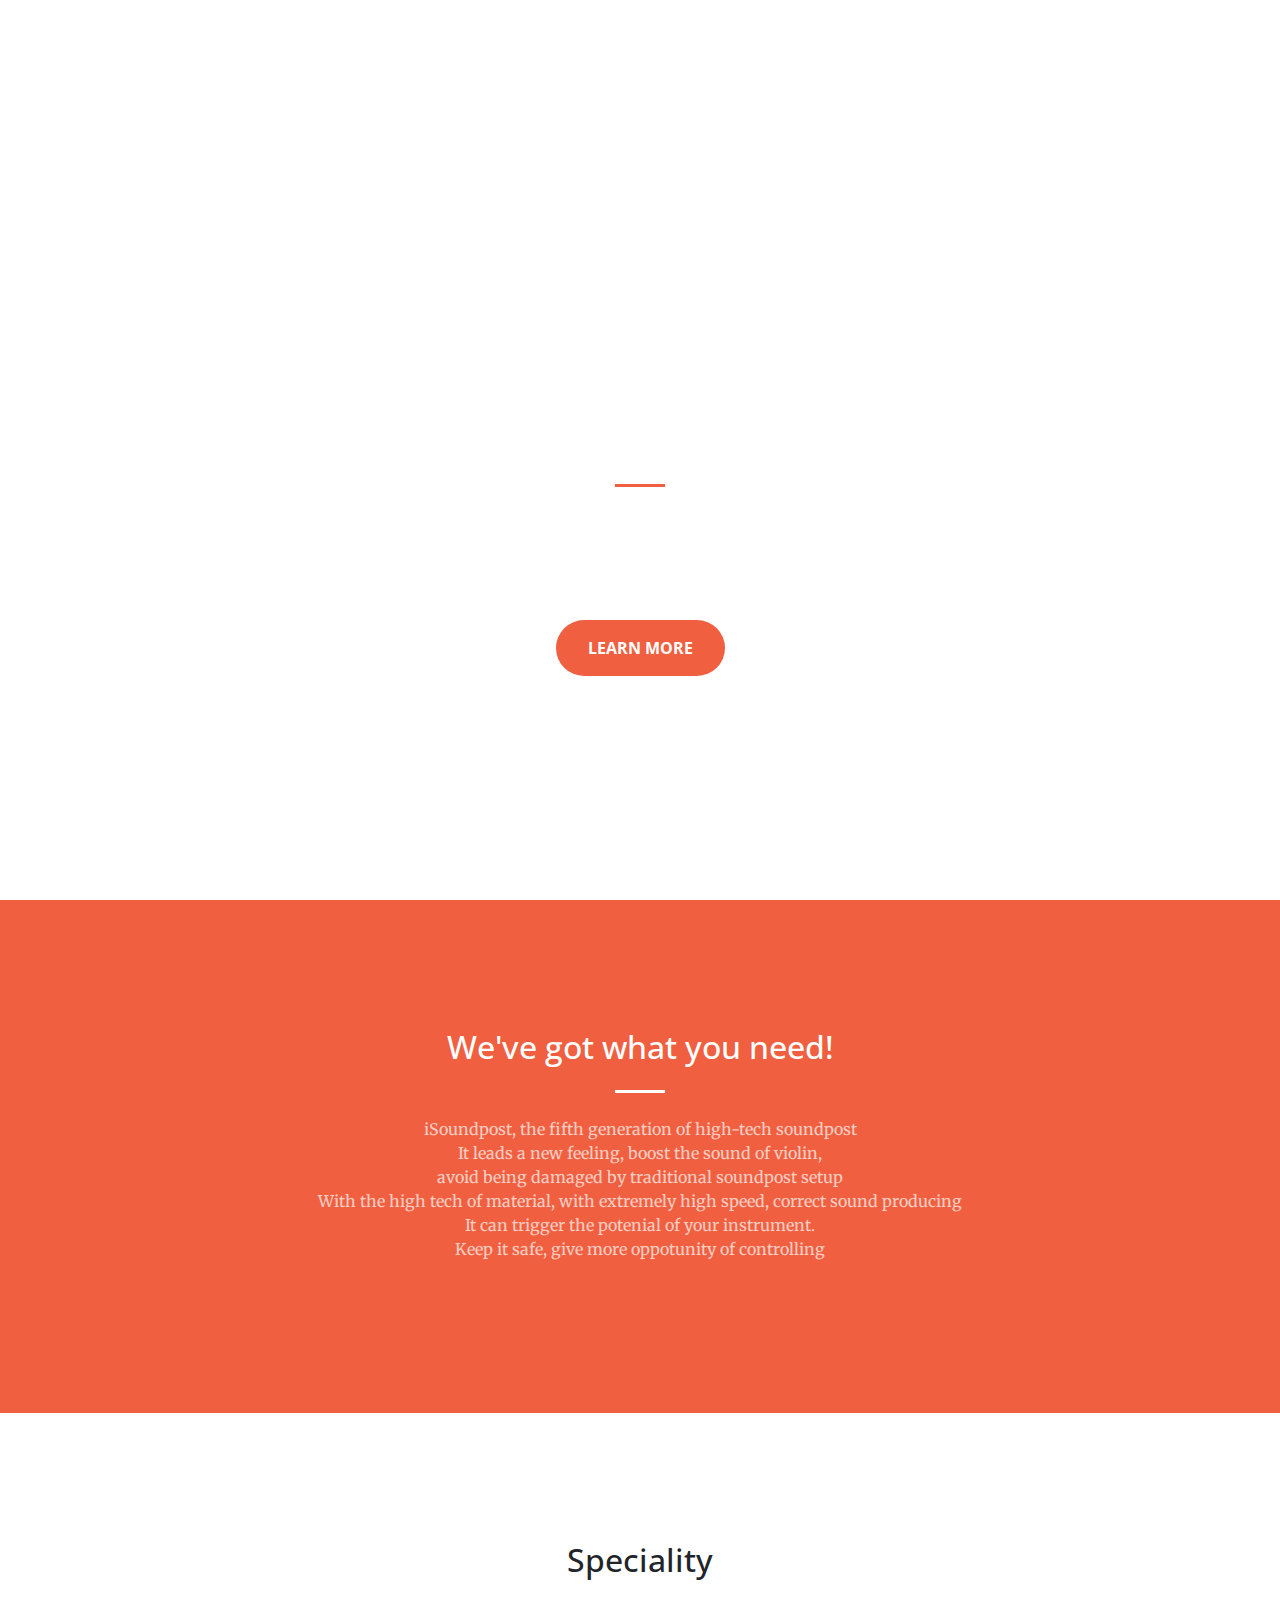
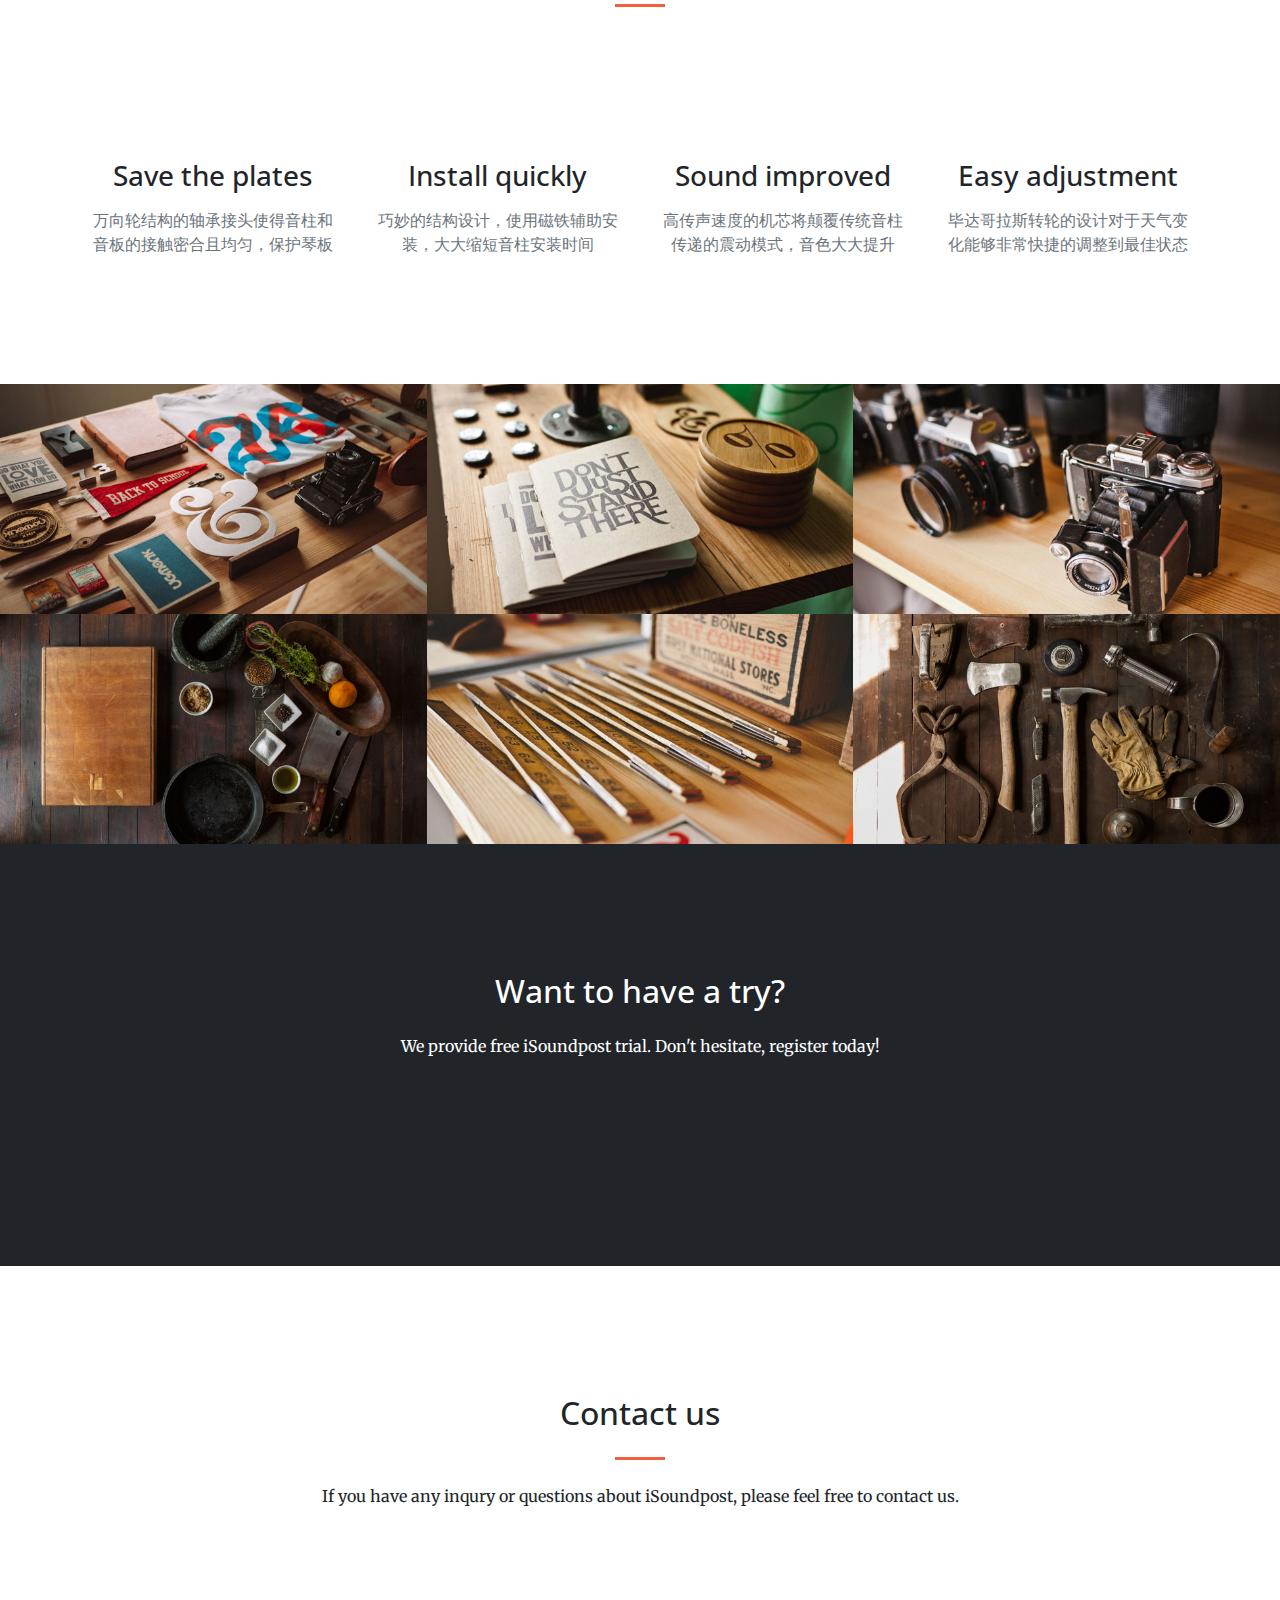
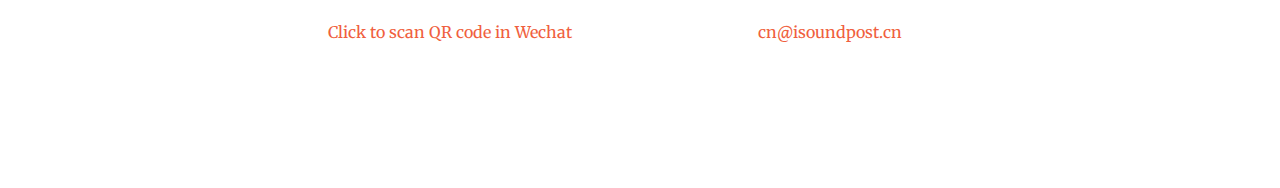
==== en/index.html @ 6f09672f "add english part" ====
<!DOCTYPE html>
<html lang="en">

  <head>

    <meta charset="utf-8">
    <meta name="viewport" content="width=device-width, initial-scale=1, shrink-to-fit=no">
    <meta name="description" content="">
    <meta name="author" content="">

    <title>iSoundpost</title>

    <!-- Bootstrap core CSS -->
    <link href="vendor/bootstrap/css/bootstrap.min.css" rel="stylesheet">

    <!-- Custom fonts for this template -->
    <link href="vendor/font-awesome/css/font-awesome.min.css" rel="stylesheet" type="text/css">
    <link href='https://fonts.googleapis.com/css?family=Open+Sans:300italic,400italic,600italic,700italic,800italic,400,300,600,700,800' rel='stylesheet' type='text/css'>
    <link href='https://fonts.googleapis.com/css?family=Merriweather:400,300,300italic,400italic,700,700italic,900,900italic' rel='stylesheet' type='text/css'>

    <!-- Plugin CSS -->
    <link href="vendor/magnific-popup/magnific-popup.css" rel="stylesheet">

    <!-- Custom styles for this template -->
    <link href="css/creative.min.css" rel="stylesheet">

  </head>

  <body id="page-top">

    <!-- Navigation -->
    <nav class="navbar navbar-expand-lg navbar-light fixed-top" id="mainNav">
      <div class="container">
        <a class="navbar-brand js-scroll-trigger" href="#page-top">iSoundpost</a>
        <button class="navbar-toggler navbar-toggler-right" type="button" data-toggle="collapse" data-target="#navbarResponsive" aria-controls="navbarResponsive" aria-expanded="false" aria-label="Toggle navigation">
          <span class="navbar-toggler-icon"></span>
        </button>
        <div class="collapse navbar-collapse" id="navbarResponsive">
          <ul class="navbar-nav ml-auto">
            <li class="nav-item">
              <a class="nav-link js-scroll-trigger" href="../index.html">中文</a>
            </li>
            <li class="nav-item">
              <a class="nav-link js-scroll-trigger" href="#about">introduction</a>
            </li>
            <li class="nav-item">
              <a class="nav-link js-scroll-trigger" href="#services">Speciality</a>
            </li>
            <li class="nav-item">
              <a class="nav-link js-scroll-trigger" href="#portfolio">Products</a>
            </li>
            <li class="nav-item">
              <a class="nav-link js-scroll-trigger" href="#contact">Contact us</a>
            </li>
          </ul>
        </div>
      </div>
    </nav>

    <header class="masthead text-center text-white d-flex">
      <div class="container my-auto">
        <div class="row">
          <div class="col-lg-10 mx-auto">
            <h1 class="text-uppercase">
              <strong>iSoundpost </br>will boost your instrument!</strong>
            </h1>
            <hr>
          </div>
          <div class="col-lg-8 mx-auto">
            <p class="text-faded mb-5"> </br></br></p>
            <a class="btn btn-primary btn-xl js-scroll-trigger" href="#about">Learn More</a>
          </div>
        </div>
      </div>
    </header>

    <section class="bg-primary" id="about">
      <div class="container">
        <div class="row">
          <div class="col-lg-8 mx-auto text-center">
            <h2 class="section-heading text-white">We've got what you need!</h2>
            <hr class="light my-4">
            <p class="text-faded mb-4">iSoundpost, the fifth generation of high-tech soundpost</br>
              It leads a new feeling, boost the sound of violin, </br>
              avoid being damaged by traditional soundpost setup</br>
              With the high tech of material, with extremely high speed, correct sound producing</br>
              It can trigger the potenial of your instrument.</br>
              Keep it safe, give more oppotunity of controlling</br>
            </p>
            <!--a class="btn btn-light btn-xl js-scroll-trigger" href="#services">Get Started!</a-->
          </div>
        </div>
      </div>
    </section>

    <section id="services">
      <div class="container">
        <div class="row">
          <div class="col-lg-12 text-center">
            <h2 class="section-heading">Speciality</h2>
            <hr class="my-4">
          </div>
        </div>
      </div>
      <div class="container">
        <div class="row">
          <div class="col-lg-3 col-md-6 text-center">
            <div class="service-box mt-5 mx-auto">
              <i class="fa fa-4x fa-heart text-primary mb-3 sr-icons"></i>
              <h3 class="mb-3">Save the plates</h3>
              <p class="text-muted mb-0">万向轮结构的轴承接头使得音柱和音板的接触密合且均匀，保护琴板</p>
            </div>
          </div>
          <div class="col-lg-3 col-md-6 text-center">
            <div class="service-box mt-5 mx-auto">
              <i class="fa fa-4x fa-clock-o text-primary mb-3 sr-icons"></i>
              <h3 class="mb-3">Install quickly</h3>
              <p class="text-muted mb-0">巧妙的结构设计，使用磁铁辅助安装，大大缩短音柱安装时间</p>
            </div>
          </div>
          <div class="col-lg-3 col-md-6 text-center">
            <div class="service-box mt-5 mx-auto">
              <i class="fa fa-4x fa-volume-up text-primary mb-3 sr-icons"></i>
              <h3 class="mb-3">Sound improved</h3>
              <p class="text-muted mb-0">高传声速度的机芯将颠覆传统音柱传递的震动模式，音色大大提升</p>
            </div>
          </div>
          <div class="col-lg-3 col-md-6 text-center">
            <div class="service-box mt-5 mx-auto">
              <i class="fa fa-4x fa-cogs text-primary mb-3 sr-icons"></i>
              <h3 class="mb-3">Easy adjustment</h3>
              <p class="text-muted mb-0">毕达哥拉斯转轮的设计对于天气变化能够非常快捷的调整到最佳状态</p>
            </div>
          </div>
        </div>
      </div>
    </section>

    <section class="p-0" id="portfolio">
      <div class="container-fluid p-0">
        <div class="row no-gutters popup-gallery">
          <div class="col-lg-4 col-sm-6">
            <a class="portfolio-box" href="img/portfolio/fullsize/1.jpg">
              <img class="img-fluid" src="img/portfolio/thumbnails/1.jpg" alt="">
              <div class="portfolio-box-caption">
                <div class="portfolio-box-caption-content">
                  <div class="project-category text-faded">
                    Category
                  </div>
                  <div class="project-name">
                    Project Name
                  </div>
                </div>
              </div>
            </a>
          </div>
          <div class="col-lg-4 col-sm-6">
            <a class="portfolio-box" href="img/portfolio/fullsize/2.jpg">
              <img class="img-fluid" src="img/portfolio/thumbnails/2.jpg" alt="">
              <div class="portfolio-box-caption">
                <div class="portfolio-box-caption-content">
                  <div class="project-category text-faded">
                    Category
                  </div>
                  <div class="project-name">
                    Project Name
                  </div>
                </div>
              </div>
            </a>
          </div>
          <div class="col-lg-4 col-sm-6">
            <a class="portfolio-box" href="img/portfolio/fullsize/3.jpg">
              <img class="img-fluid" src="img/portfolio/thumbnails/3.jpg" alt="">
              <div class="portfolio-box-caption">
                <div class="portfolio-box-caption-content">
                  <div class="project-category text-faded">
                    Category
                  </div>
                  <div class="project-name">
                    Project Name
                  </div>
                </div>
              </div>
            </a>
          </div>
          <div class="col-lg-4 col-sm-6">
            <a class="portfolio-box" href="img/portfolio/fullsize/4.jpg">
              <img class="img-fluid" src="img/portfolio/thumbnails/4.jpg" alt="">
              <div class="portfolio-box-caption">
                <div class="portfolio-box-caption-content">
                  <div class="project-category text-faded">
                    Category
                  </div>
                  <div class="project-name">
                    Project Name
                  </div>
                </div>
              </div>
            </a>
          </div>
          <div class="col-lg-4 col-sm-6">
            <a class="portfolio-box" href="img/portfolio/fullsize/5.jpg">
              <img class="img-fluid" src="img/portfolio/thumbnails/5.jpg" alt="">
              <div class="portfolio-box-caption">
                <div class="portfolio-box-caption-content">
                  <div class="project-category text-faded">
                    Category
                  </div>
                  <div class="project-name">
                    Project Name
                  </div>
                </div>
              </div>
            </a>
          </div>
          <div class="col-lg-4 col-sm-6">
            <a class="portfolio-box" href="img/portfolio/fullsize/6.jpg">
              <img class="img-fluid" src="img/portfolio/thumbnails/6.jpg" alt="">
              <div class="portfolio-box-caption">
                <div class="portfolio-box-caption-content">
                  <div class="project-category text-faded">
                    Category
                  </div>
                  <div class="project-name">
                    Project Name
                  </div>
                </div>
              </div>
            </a>
          </div>
        </div>
      </div>
    </section>

    <section class="bg-dark text-white">
      <div class="container text-center">
        <h2 class="mb-4">Want to have a try?</h2>
        <p class="mb-4">We provide free iSoundpost trial. Don't hesitate, register today!</br></p>
        <a class="btn btn-light btn-xl sr-button" href="http://startbootstrap.com/template-overviews/creative/">Register Trial today!</a>
      </div>
    </section>

    <section id="contact">
      <div class="container">
        <div class="row">
          <div class="col-lg-8 mx-auto text-center">
            <h2 class="section-heading">Contact us</h2>
            <hr class="my-4">
            <p class="mb-5">If you have any inqury or questions about iSoundpost, please feel free to contact us.</p>
          </div>
        </div>
        <div class="row">
          <div class="col-lg-4 ml-auto text-center">
            <i class="fa fa-wechat fa-3x mb-3 sr-contact"></i>
            <p>
              <a href="img/wechat/wechat_platform.jpg" target="_blank">Click to scan QR code in Wechat</a>
            </p>
          </div>
          <div class="col-lg-4 mr-auto text-center">
            <i class="fa fa-envelope-o fa-3x mb-3 sr-contact"></i>
            <p>
              <a href="mailto:cn@isoundpost.cn">cn@isoundpost.cn</a>
            </p>
          </div>
        </div>
      </div>
    </section>

    <!-- Bootstrap core JavaScript -->
    <script src="vendor/jquery/jquery.min.js"></script>
    <script src="vendor/bootstrap/js/bootstrap.bundle.min.js"></script>

    <!-- Plugin JavaScript -->
    <script src="vendor/jquery-easing/jquery.easing.min.js"></script>
    <script src="vendor/scrollreveal/scrollreveal.min.js"></script>
    <script src="vendor/magnific-popup/jquery.magnific-popup.min.js"></script>

    <!-- Custom scripts for this template -->
    <script src="js/creative.min.js"></script>

  </body>

</html>
---- en/css/creative.min.css ----
body,html{width:100%;height:100%}body{font-family:Merriweather,'Helvetica Neue',Arial,sans-serif}hr{max-width:50px;border-width:3px;border-color:#f05f40}hr.light{border-color:#fff}a{color:#f05f40;-webkit-transition:all .2s;-moz-transition:all .2s;transition:all .2s}a:hover{color:#f05f40}h1,h2,h3,h4,h5,h6{font-family:'Open Sans','Helvetica Neue',Arial,sans-serif}.bg-primary{background-color:#f05f40!important}.bg-dark{background-color:#212529!important}.text-faded{color:rgba(255,255,255,.7)}section{padding:8rem 0}.section-heading{margin-top:0}::-moz-selection{color:#fff;background:#212529;text-shadow:none}::selection{color:#fff;background:#212529;text-shadow:none}img::selection{color:#fff;background:0 0}img::-moz-selection{color:#fff;background:0 0}#mainNav{border-bottom:1px solid rgba(33,37,41,.1);background-color:#fff;font-family:'Open Sans','Helvetica Neue',Arial,sans-serif;-webkit-transition:all .2s;-moz-transition:all .2s;transition:all .2s}#mainNav .navbar-brand{font-weight:700;text-transform:uppercase;color:#f05f40;font-family:'Open Sans','Helvetica Neue',Arial,sans-serif}#mainNav .navbar-brand:focus,#mainNav .navbar-brand:hover{color:#f05f40}#mainNav .navbar-nav>li.nav-item>a.nav-link,#mainNav .navbar-nav>li.nav-item>a.nav-link:focus{font-size:.9rem;font-weight:700;text-transform:uppercase;color:#212529}#mainNav .navbar-nav>li.nav-item>a.nav-link:focus:hover,#mainNav .navbar-nav>li.nav-item>a.nav-link:hover{color:#f05f40}#mainNav .navbar-nav>li.nav-item>a.nav-link.active,#mainNav .navbar-nav>li.nav-item>a.nav-link:focus.active{color:#f05f40!important;background-color:transparent}#mainNav .navbar-nav>li.nav-item>a.nav-link.active:hover,#mainNav .navbar-nav>li.nav-item>a.nav-link:focus.active:hover{background-color:transparent}@media (min-width:992px){#mainNav{border-color:transparent;background-color:transparent}#mainNav .navbar-brand{color:rgba(255,255,255,.7)}#mainNav .navbar-brand:focus,#mainNav .navbar-brand:hover{color:#fff}#mainNav .navbar-nav>li.nav-item>a.nav-link{padding:.5rem 1rem}#mainNav .navbar-nav>li.nav-item>a.nav-link,#mainNav .navbar-nav>li.nav-item>a.nav-link:focus{color:rgba(255,255,255,.7)}#mainNav .navbar-nav>li.nav-item>a.nav-link:focus:hover,#mainNav .navbar-nav>li.nav-item>a.nav-link:hover{color:#fff}#mainNav.navbar-shrink{border-bottom:1px solid rgba(33,37,41,.1);background-color:#fff}#mainNav.navbar-shrink .navbar-brand{color:#f05f40}#mainNav.navbar-shrink .navbar-brand:focus,#mainNav.navbar-shrink .navbar-brand:hover{color:#f05f40}#mainNav.navbar-shrink .navbar-nav>li.nav-item>a.nav-link,#mainNav.navbar-shrink .navbar-nav>li.nav-item>a.nav-link:focus{color:#212529}#mainNav.navbar-shrink .navbar-nav>li.nav-item>a.nav-link:focus:hover,#mainNav.navbar-shrink .navbar-nav>li.nav-item>a.nav-link:hover{color:#f05f40}}header.masthead{padding-top:10rem;padding-bottom:calc(10rem - 56px);background-image:url(../img/header.jpg);background-position:center center;-webkit-background-size:cover;-moz-background-size:cover;-o-background-size:cover;background-size:cover}header.masthead hr{margin-top:30px;margin-bottom:30px}header.masthead h1{font-size:2rem}header.masthead p{font-weight:300}@media (min-width:768px){header.masthead p{font-size:1.15rem}}@media (min-width:992px){header.masthead{height:100vh;min-height:650px;padding-top:0;padding-bottom:0}header.masthead h1{font-size:3rem}}@media (min-width:1200px){header.masthead h1{font-size:4rem}}.service-box{max-width:400px}.portfolio-box{position:relative;display:block;max-width:650px;margin:0 auto}.portfolio-box .portfolio-box-caption{position:absolute;bottom:0;display:block;width:100%;height:100%;text-align:center;opacity:0;color:#fff;background:rgba(240,95,64,.9);-webkit-transition:all .2s;-moz-transition:all .2s;transition:all .2s}.portfolio-box .portfolio-box-caption .portfolio-box-caption-content{position:absolute;top:50%;width:100%;transform:translateY(-50%);text-align:center}.portfolio-box .portfolio-box-caption .portfolio-box-caption-content .project-category,.portfolio-box .portfolio-box-caption .portfolio-box-caption-content .project-name{padding:0 15px;font-family:'Open Sans','Helvetica Neue',Arial,sans-serif}.portfolio-box .portfolio-box-caption .portfolio-box-caption-content .project-category{font-size:14px;font-weight:600;text-transform:uppercase}.portfolio-box .portfolio-box-caption .portfolio-box-caption-content .project-name{font-size:18px}.portfolio-box:hover .portfolio-box-caption{opacity:1}.portfolio-box:focus{outline:0}@media (min-width:768px){.portfolio-box .portfolio-box-caption .portfolio-box-caption-content .project-category{font-size:16px}.portfolio-box .portfolio-box-caption .portfolio-box-caption-content .project-name{font-size:22px}}.text-primary{color:#f05f40!important}.btn{font-weight:700;text-transform:uppercase;border:none;border-radius:300px;font-family:'Open Sans','Helvetica Neue',Arial,sans-serif}.btn-xl{padding:1rem 2rem}.btn-primary{background-color:#f05f40;border-color:#f05f40}.btn-primary:active,.btn-primary:focus,.btn-primary:hover{color:#fff;background-color:#ee4b28!important}.btn-primary:active,.btn-primary:focus{box-shadow:0 0 0 .2rem rgba(240,95,64,.5)!important}
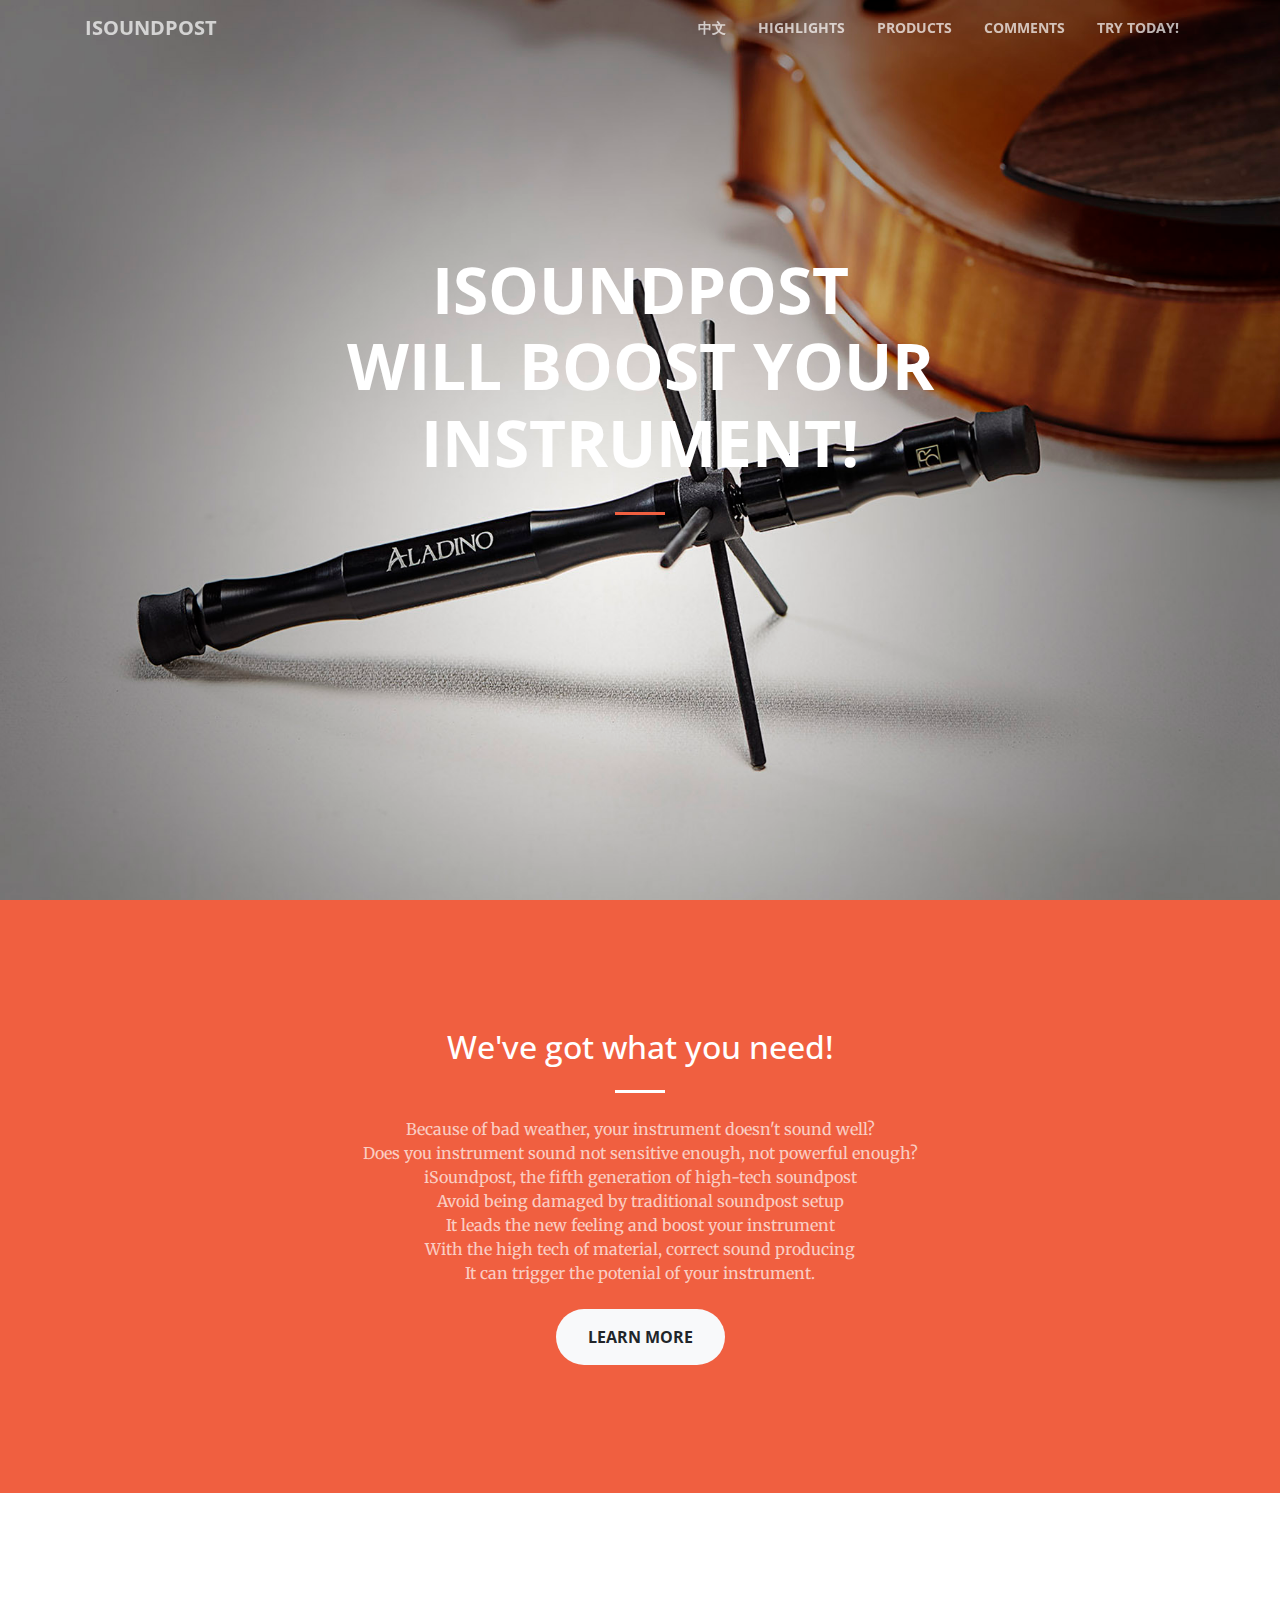
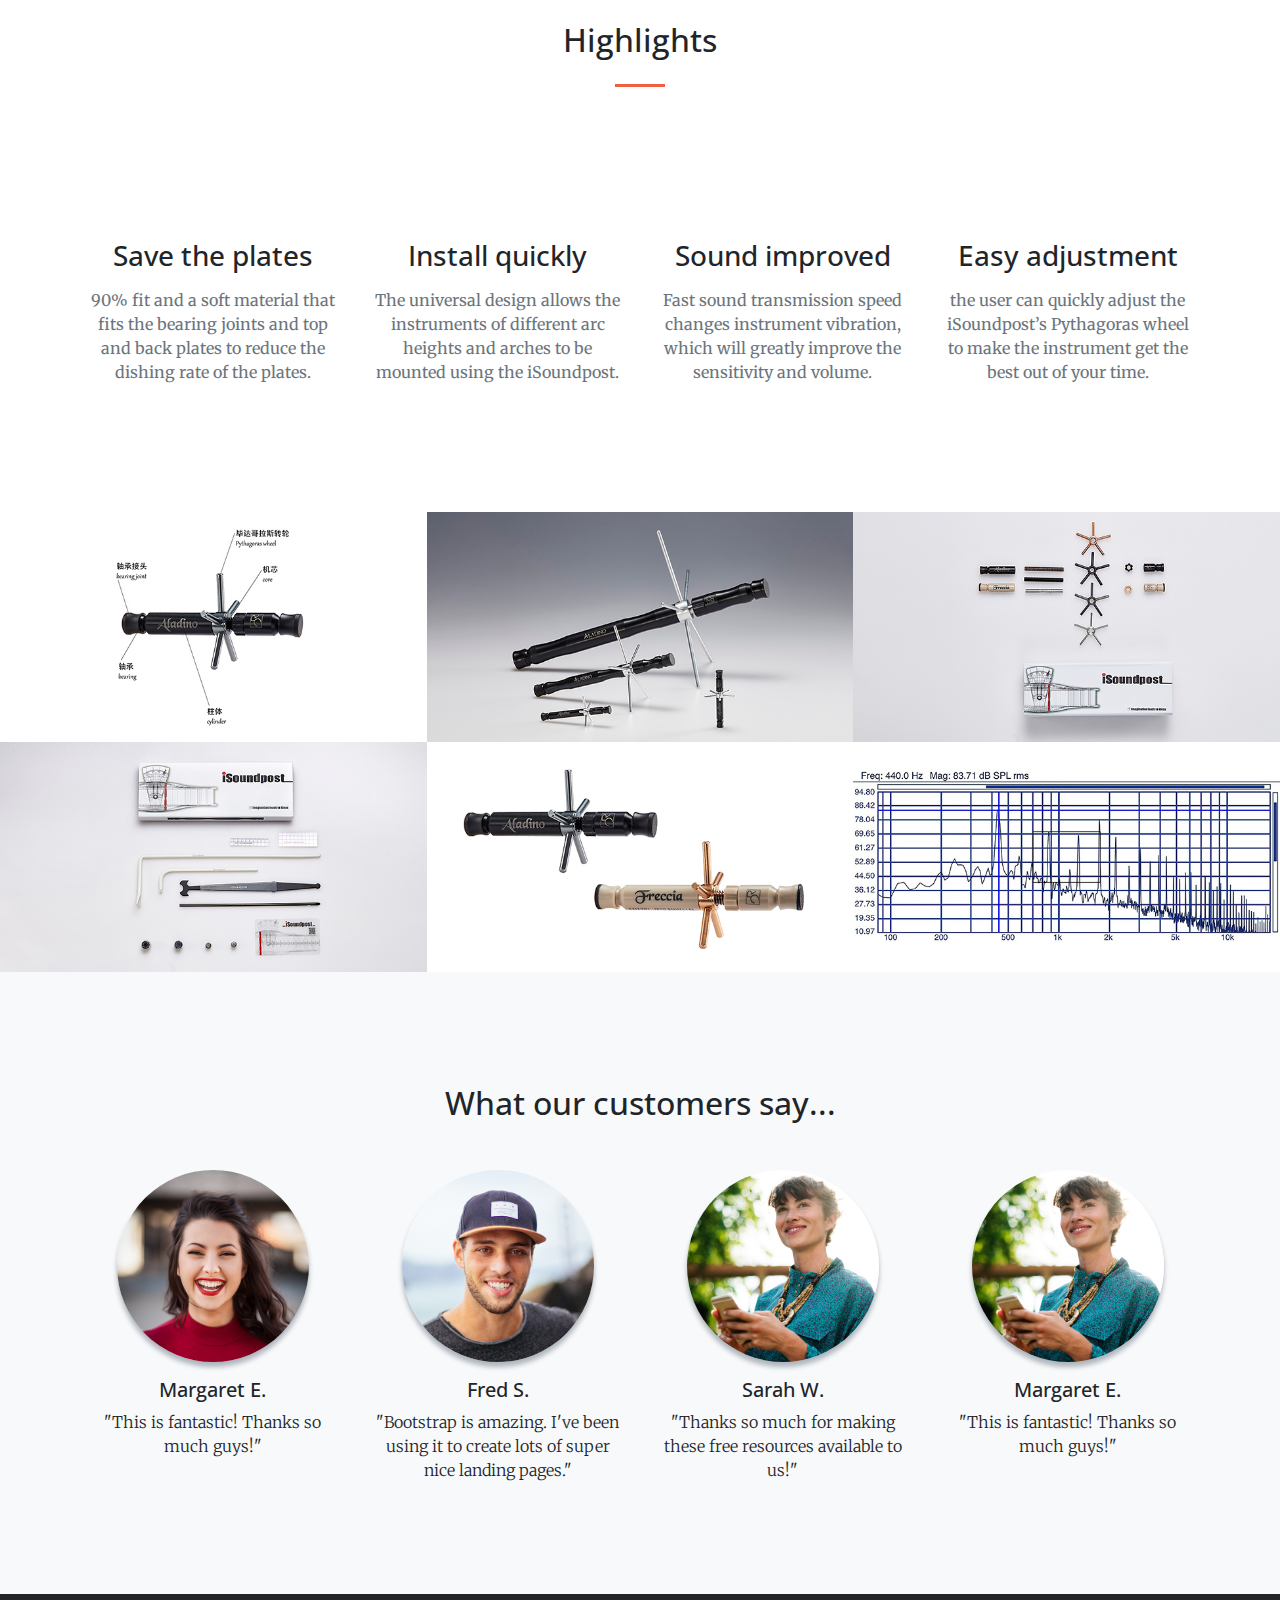
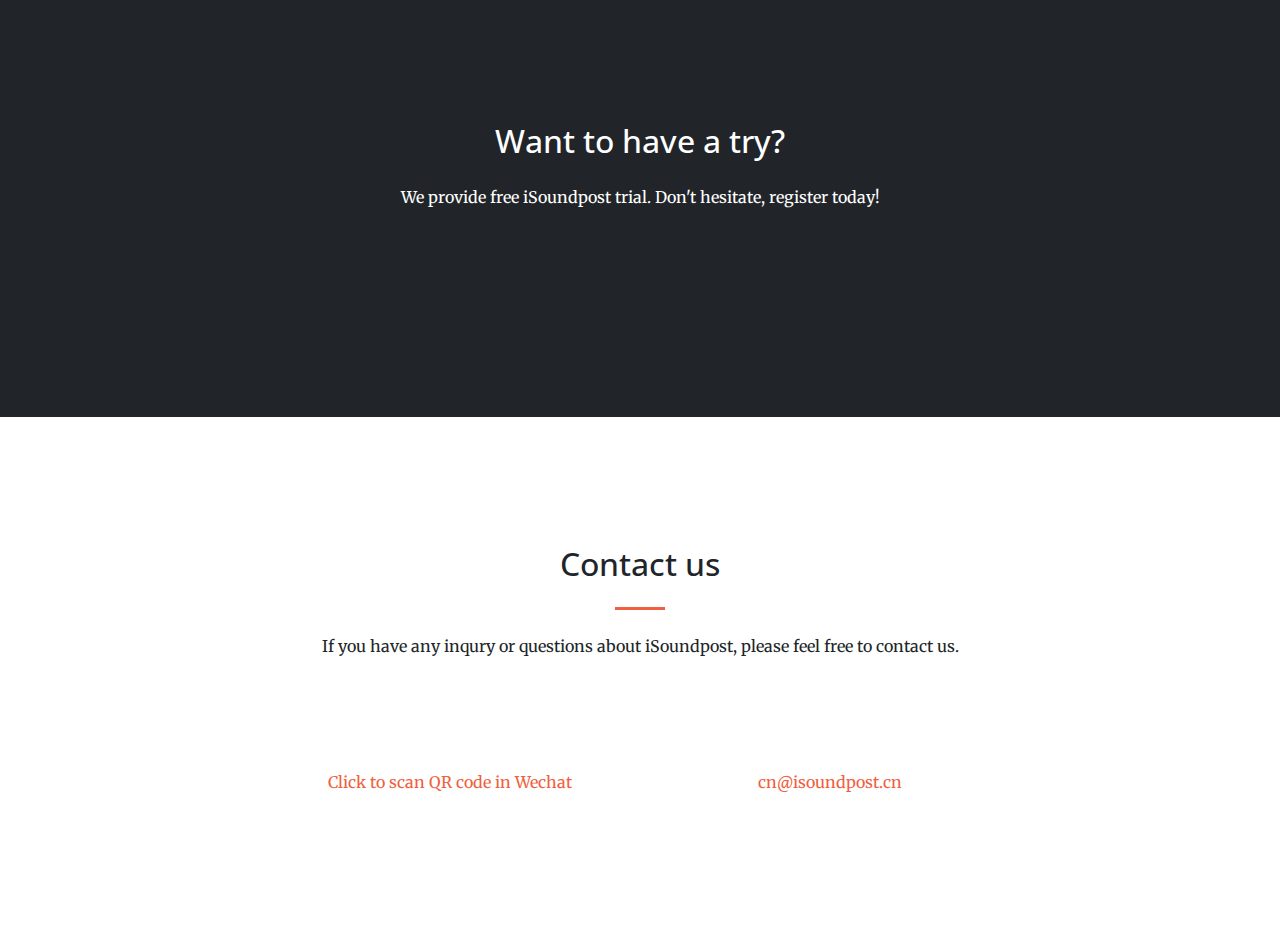
==== commit 02489f80: "change CSS, modify small parts" ====
--- a/en/index.html
+++ b/en/index.html
@@ -22,7 +22,10 @@
     <link href="vendor/magnific-popup/magnific-popup.css" rel="stylesheet">
 
     <!-- Custom styles for this template -->
-    <link href="css/creative.min.css" rel="stylesheet">
+    <link href="css/creative.css" rel="stylesheet">
+
+    <link rel="shortcut icon" href="../favicon.ico"/>
+    <link rel="bookmark" href="../favicon.ico"/>
 
   </head>
 
@@ -41,16 +44,16 @@
               <a class="nav-link js-scroll-trigger" href="../index.html">中文</a>
             </li>
             <li class="nav-item">
-              <a class="nav-link js-scroll-trigger" href="#about">introduction</a>
-            </li>
-            <li class="nav-item">
-              <a class="nav-link js-scroll-trigger" href="#services">Speciality</a>
-            </li>
-            <li class="nav-item">
-              <a class="nav-link js-scroll-trigger" href="#portfolio">Products</a>
-            </li>
-            <li class="nav-item">
-              <a class="nav-link js-scroll-trigger" href="#contact">Contact us</a>
+              <a class="nav-link js-scroll-trigger" href="#highlights">Highlights</a>
+            </li>
+            <li class="nav-item">
+              <a class="nav-link js-scroll-trigger" href="#products">Products</a>
+            </li>
+            <li class="nav-item">
+              <a class="nav-link js-scroll-trigger" href="#comments">Comments</a>
+            </li>
+            <li class="nav-item">
+              <a class="nav-link js-scroll-trigger" href="#trial">Try TODAY!</a>
             </li>
           </ul>
         </div>
@@ -68,36 +71,38 @@
           </div>
           <div class="col-lg-8 mx-auto">
             <p class="text-faded mb-5"> </br></br></p>
-            <a class="btn btn-primary btn-xl js-scroll-trigger" href="#about">Learn More</a>
+            <!--a class="btn btn-primary btn-xl js-scroll-trigger" href="#about">Learn More</a-->
           </div>
         </div>
       </div>
     </header>
 
-    <section class="bg-primary" id="about">
+    <section class="bg-primary" id="introdution">
       <div class="container">
         <div class="row">
           <div class="col-lg-8 mx-auto text-center">
             <h2 class="section-heading text-white">We've got what you need!</h2>
             <hr class="light my-4">
-            <p class="text-faded mb-4">iSoundpost, the fifth generation of high-tech soundpost</br>
-              It leads a new feeling, boost the sound of violin, </br>
-              avoid being damaged by traditional soundpost setup</br>
-              With the high tech of material, with extremely high speed, correct sound producing</br>
+            <p class="text-faded mb-4">
+              Because of bad weather, your instrument doesn't sound well?</br>
+              Does you instrument sound not sensitive enough, not powerful enough?</br> 
+              iSoundpost, the fifth generation of high-tech soundpost</br>
+              Avoid being damaged by traditional soundpost setup</br>
+              It leads the new feeling and boost your instrument</br>
+              With the high tech of material, correct sound producing</br>
               It can trigger the potenial of your instrument.</br>
-              Keep it safe, give more oppotunity of controlling</br>
             </p>
-            <!--a class="btn btn-light btn-xl js-scroll-trigger" href="#services">Get Started!</a-->
-          </div>
-        </div>
-      </div>
-    </section>
-
-    <section id="services">
+            <a class="btn btn-light btn-xl js-scroll-trigger" href="detail.html">Learn More</a>
+          </div>
+        </div>
+      </div>
+    </section>
+
+    <section id="highlights">
       <div class="container">
         <div class="row">
           <div class="col-lg-12 text-center">
-            <h2 class="section-heading">Speciality</h2>
+            <h2 class="section-heading">Highlights</h2>
             <hr class="my-4">
           </div>
         </div>
@@ -108,35 +113,35 @@
             <div class="service-box mt-5 mx-auto">
               <i class="fa fa-4x fa-heart text-primary mb-3 sr-icons"></i>
               <h3 class="mb-3">Save the plates</h3>
-              <p class="text-muted mb-0">万向轮结构的轴承接头使得音柱和音板的接触密合且均匀，保护琴板</p>
+              <p class="text-muted mb-0">90% fit and a soft material that fits the bearing joints and top and back plates to reduce the dishing rate of the plates.</p>
             </div>
           </div>
           <div class="col-lg-3 col-md-6 text-center">
             <div class="service-box mt-5 mx-auto">
               <i class="fa fa-4x fa-clock-o text-primary mb-3 sr-icons"></i>
               <h3 class="mb-3">Install quickly</h3>
-              <p class="text-muted mb-0">巧妙的结构设计，使用磁铁辅助安装，大大缩短音柱安装时间</p>
+              <p class="text-muted mb-0">The universal design allows the instruments of different arc heights and arches to be mounted using the iSoundpost.</p>
             </div>
           </div>
           <div class="col-lg-3 col-md-6 text-center">
             <div class="service-box mt-5 mx-auto">
               <i class="fa fa-4x fa-volume-up text-primary mb-3 sr-icons"></i>
               <h3 class="mb-3">Sound improved</h3>
-              <p class="text-muted mb-0">高传声速度的机芯将颠覆传统音柱传递的震动模式，音色大大提升</p>
+              <p class="text-muted mb-0">Fast sound transmission speed changes instrument vibration, which will greatly improve the sensitivity and volume. </p>
             </div>
           </div>
           <div class="col-lg-3 col-md-6 text-center">
             <div class="service-box mt-5 mx-auto">
               <i class="fa fa-4x fa-cogs text-primary mb-3 sr-icons"></i>
               <h3 class="mb-3">Easy adjustment</h3>
-              <p class="text-muted mb-0">毕达哥拉斯转轮的设计对于天气变化能够非常快捷的调整到最佳状态</p>
-            </div>
-          </div>
-        </div>
-      </div>
-    </section>
-
-    <section class="p-0" id="portfolio">
+              <p class="text-muted mb-0">the user can quickly adjust the iSoundpost’s Pythagoras wheel to make the instrument get the best out of your time.</p>
+            </div>
+          </div>
+        </div>
+      </div>
+    </section>
+
+<section class="p-0" id="products">
       <div class="container-fluid p-0">
         <div class="row no-gutters popup-gallery">
           <div class="col-lg-4 col-sm-6">
@@ -145,10 +150,10 @@
               <div class="portfolio-box-caption">
                 <div class="portfolio-box-caption-content">
                   <div class="project-category text-faded">
-                    Category
-                  </div>
-                  <div class="project-name">
-                    Project Name
+                    Product Structure
+                  </div>
+                  <div class="project-name">
+                    iSoundpost is designed with high tech engineering and it is quite stable and easy to use.
                   </div>
                 </div>
               </div>
@@ -160,10 +165,10 @@
               <div class="portfolio-box-caption">
                 <div class="portfolio-box-caption-content">
                   <div class="project-category text-faded">
-                    Category
-                  </div>
-                  <div class="project-name">
-                    Project Name
+                    All violin family
+                  </div>
+                  <div class="project-name">
+                    iSoundpost can be used on different sizes of violin, viola, cello and double bass.
                   </div>
                 </div>
               </div>
@@ -175,10 +180,10 @@
               <div class="portfolio-box-caption">
                 <div class="portfolio-box-caption-content">
                   <div class="project-category text-faded">
-                    Category
-                  </div>
-                  <div class="project-name">
-                    Project Name
+                    Multi-material combination
+                  </div>
+                  <div class="project-name">
+                    iSoundpost can choose different cylinder and core to meet different sound quality needs.
                   </div>
                 </div>
               </div>
@@ -190,10 +195,10 @@
               <div class="portfolio-box-caption">
                 <div class="portfolio-box-caption-content">
                   <div class="project-category text-faded">
-                    Category
-                  </div>
-                  <div class="project-name">
-                    Project Name
+                    Installation tool support
+                  </div>
+                  <div class="project-name">
+                    You need professional tool set to install iSoundpost. It is recommended that you could get service from our certified makers.
                   </div>
                 </div>
               </div>
@@ -205,10 +210,10 @@
               <div class="portfolio-box-caption">
                 <div class="portfolio-box-caption-content">
                   <div class="project-category text-faded">
-                    Category
-                  </div>
-                  <div class="project-name">
-                    Project Name
+                    Product lines
+                  </div>
+                  <div class="project-name">
+                    Now we have 2 product lines, namely "Aladino" and "Freccia". The iSoundpost design meets the needs for all class of instruments.
                   </div>
                 </div>
               </div>
@@ -220,24 +225,64 @@
               <div class="portfolio-box-caption">
                 <div class="portfolio-box-caption-content">
                   <div class="project-category text-faded">
-                    Category
-                  </div>
-                  <div class="project-name">
-                    Project Name
-                  </div>
-                </div>
-              </div>
-            </a>
-          </div>
-        </div>
-      </div>
-    </section>
-
-    <section class="bg-dark text-white">
+                    Frequency graph
+                  </div>
+                  <div class="project-name">
+                    iSoundpost is tested by Taiwan Chimei Museum. After using iSoundpost, the sound quality is greatly improved.
+                  </div>
+                </div>
+              </div>
+            </a>
+          </div>
+        </div>
+      </div>
+    </section>
+
+
+        <!-- Testimonials -->
+    <section class="testimonials text-center bg-light" id="comments">
+      <div class="container">
+        <h2 class="mb-5">What our customers say...</h2>
+        <div class="row">
+          <div class="col-lg-3">
+            <div class="testimonial-item mx-auto mb-5 mb-lg-0">
+              <img class="img-fluid rounded-circle mb-3" src="img/testimonials/testimonials-1.jpg" alt="">
+              <h5>Margaret E.</h5>
+              <p class="font-weight-light mb-0">"This is fantastic! Thanks so much guys!"</p>
+            </div>
+          </div>
+          <div class="col-lg-3">
+            <div class="testimonial-item mx-auto mb-5 mb-lg-0">
+              <img class="img-fluid rounded-circle mb-3" src="img/testimonials/testimonials-2.jpg" alt="">
+              <h5>Fred S.</h5>
+              <p class="font-weight-light mb-0">"Bootstrap is amazing. I've been using it to create lots of super nice landing pages."</p>
+            </div>
+          </div>
+          <div class="col-lg-3">
+            <div class="testimonial-item mx-auto mb-5 mb-lg-0">
+              <img class="img-fluid rounded-circle mb-3" src="img/testimonials/testimonials-3.jpg" alt="">
+              <h5>Sarah W.</h5>
+              <p class="font-weight-light mb-0">"Thanks so much for making these free resources available to us!"</p>
+            </div>
+          </div>
+          <div class="col-lg-3">
+            <div class="testimonial-item mx-auto mb-5 mb-lg-0">
+              <img class="img-fluid rounded-circle mb-3" src="img/testimonials/testimonials-4.jpg" alt="">
+              <h5>Margaret E.</h5>
+              <p class="font-weight-light mb-0">"This is fantastic! Thanks so much guys!"</p>
+            </div>
+          </div>
+        </div>
+      </div>
+    </section>
+
+
+
+    <section class="bg-dark text-white" id="trial">
       <div class="container text-center">
         <h2 class="mb-4">Want to have a try?</h2>
         <p class="mb-4">We provide free iSoundpost trial. Don't hesitate, register today!</br></p>
-        <a class="btn btn-light btn-xl sr-button" href="http://startbootstrap.com/template-overviews/creative/">Register Trial today!</a>
+        <a class="btn btn-light btn-xl sr-button" href="https://jinshuju.net/f/5aKTrc" target=_blank>Register Trial today!</a>
       </div>
     </section>
 
--- a/en/css/creative.css
+++ b/en/css/creative.css
@@ -0,0 +1,345 @@
+body,
+html {
+  width: 100%;
+  height: 100%;
+}
+
+body {
+  font-family: 'Merriweather', 'Helvetica Neue', Arial, sans-serif;
+}
+
+hr {
+  max-width: 50px;
+  border-width: 3px;
+  border-color: #F05F40;
+}
+
+hr.light {
+  border-color: #fff;
+}
+
+a {
+  color: #F05F40;
+  -webkit-transition: all 0.2s;
+  -moz-transition: all 0.2s;
+  transition: all 0.2s;
+}
+
+a:hover {
+  color: #f05f40;
+}
+
+h1,
+h2,
+h3,
+h4,
+h5,
+h6 {
+  font-family: 'Open Sans', 'Helvetica Neue', Arial, sans-serif;
+}
+
+.bg-primary {
+  background-color: #F05F40 !important;
+}
+
+.bg-dark {
+  background-color: #212529 !important;
+}
+
+.text-faded {
+  color: rgba(255, 255, 255, 0.7);
+}
+
+section {
+  padding: 8rem 0;
+}
+
+.section-heading {
+  margin-top: 0;
+}
+
+::-moz-selection {
+  color: #fff;
+  background: #212529;
+  text-shadow: none;
+}
+
+::selection {
+  color: #fff;
+  background: #212529;
+  text-shadow: none;
+}
+
+img::selection {
+  color: #fff;
+  background: transparent;
+}
+
+img::-moz-selection {
+  color: #fff;
+  background: transparent;
+}
+
+#mainNav {
+  border-bottom: 1px solid rgba(33, 37, 41, 0.1);
+  background-color: #fff;
+  font-family: 'Open Sans', 'Helvetica Neue', Arial, sans-serif;
+  -webkit-transition: all 0.2s;
+  -moz-transition: all 0.2s;
+  transition: all 0.2s;
+}
+
+#mainNav .navbar-brand {
+  font-weight: 700;
+  text-transform: uppercase;
+  color: #F05F40;
+  font-family: 'Open Sans', 'Helvetica Neue', Arial, sans-serif;
+}
+
+#mainNav .navbar-brand:focus, #mainNav .navbar-brand:hover {
+  color: #f05f40;
+}
+
+#mainNav .navbar-nav > li.nav-item > a.nav-link,
+#mainNav .navbar-nav > li.nav-item > a.nav-link:focus {
+  font-size: .9rem;
+  font-weight: 700;
+  text-transform: uppercase;
+  color: #212529;
+}
+
+#mainNav .navbar-nav > li.nav-item > a.nav-link:hover,
+#mainNav .navbar-nav > li.nav-item > a.nav-link:focus:hover {
+  color: #F05F40;
+}
+
+#mainNav .navbar-nav > li.nav-item > a.nav-link.active,
+#mainNav .navbar-nav > li.nav-item > a.nav-link:focus.active {
+  color: #F05F40 !important;
+  background-color: transparent;
+}
+
+#mainNav .navbar-nav > li.nav-item > a.nav-link.active:hover,
+#mainNav .navbar-nav > li.nav-item > a.nav-link:focus.active:hover {
+  background-color: transparent;
+}
+
+@media (min-width: 992px) {
+  #mainNav {
+    border-color: transparent;
+    background-color: transparent;
+  }
+  #mainNav .navbar-brand {
+    color: rgba(255, 255, 255, 0.7);
+  }
+  #mainNav .navbar-brand:focus, #mainNav .navbar-brand:hover {
+    color: #fff;
+  }
+  #mainNav .navbar-nav > li.nav-item > a.nav-link {
+    padding: 0.5rem 1rem;
+  }
+  #mainNav .navbar-nav > li.nav-item > a.nav-link,
+  #mainNav .navbar-nav > li.nav-item > a.nav-link:focus {
+    color: rgba(255, 255, 255, 0.7);
+  }
+  #mainNav .navbar-nav > li.nav-item > a.nav-link:hover,
+  #mainNav .navbar-nav > li.nav-item > a.nav-link:focus:hover {
+    color: #fff;
+  }
+  #mainNav.navbar-shrink {
+    border-bottom: 1px solid rgba(33, 37, 41, 0.1);
+    background-color: #fff;
+  }
+  #mainNav.navbar-shrink .navbar-brand {
+    color: #F05F40;
+  }
+  #mainNav.navbar-shrink .navbar-brand:focus, #mainNav.navbar-shrink .navbar-brand:hover {
+    color: #f05f40;
+  }
+  #mainNav.navbar-shrink .navbar-nav > li.nav-item > a.nav-link,
+  #mainNav.navbar-shrink .navbar-nav > li.nav-item > a.nav-link:focus {
+    color: #212529;
+  }
+  #mainNav.navbar-shrink .navbar-nav > li.nav-item > a.nav-link:hover,
+  #mainNav.navbar-shrink .navbar-nav > li.nav-item > a.nav-link:focus:hover {
+    color: #F05F40;
+  }
+}
+
+header.masthead {
+  padding-top: 10rem;
+  padding-bottom: calc(10rem - 56px);
+  background-image: url("../img/header.jpg");
+  background-position: center center;
+  -webkit-background-size: cover;
+  -moz-background-size: cover;
+  -o-background-size: cover;
+  background-size: cover;
+}
+
+header.masthead hr {
+  margin-top: 30px;
+  margin-bottom: 30px;
+}
+
+header.masthead h1 {
+  font-size: 2rem;
+}
+
+header.masthead p {
+  font-weight: 300;
+}
+
+@media (min-width: 768px) {
+  header.masthead p {
+    font-size: 1.15rem;
+  }
+}
+
+@media (min-width: 992px) {
+  header.masthead {
+    height: 100vh;
+    min-height: 650px;
+    padding-top: 0;
+    padding-bottom: 0;
+  }
+  header.masthead h1 {
+    font-size: 3rem;
+  }
+}
+
+@media (min-width: 1200px) {
+  header.masthead h1 {
+    font-size: 4rem;
+  }
+}
+
+.service-box {
+  max-width: 400px;
+}
+
+.portfolio-box {
+  position: relative;
+  display: block;
+  max-width: 650px;
+  margin: 0 auto;
+}
+
+.portfolio-box .portfolio-box-caption {
+  position: absolute;
+  bottom: 0;
+  display: block;
+  width: 100%;
+  height: 100%;
+  text-align: center;
+  opacity: 0;
+  color: #fff;
+  background: rgba(240, 95, 64, 0.9);
+  -webkit-transition: all 0.2s;
+  -moz-transition: all 0.2s;
+  transition: all 0.2s;
+}
+
+.portfolio-box .portfolio-box-caption .portfolio-box-caption-content {
+  position: absolute;
+  top: 50%;
+  width: 100%;
+  transform: translateY(-50%);
+  text-align: center;
+}
+
+.portfolio-box .portfolio-box-caption .portfolio-box-caption-content .project-category,
+.portfolio-box .portfolio-box-caption .portfolio-box-caption-content .project-name {
+  padding: 0 15px;
+  font-family: 'Open Sans', 'Helvetica Neue', Arial, sans-serif;
+}
+
+.portfolio-box .portfolio-box-caption .portfolio-box-caption-content .project-category {
+  font-size: 14px;
+  font-weight: 600;
+  text-transform: uppercase;
+}
+
+.portfolio-box .portfolio-box-caption .portfolio-box-caption-content .project-name {
+  font-size: 18px;
+}
+
+.portfolio-box:hover .portfolio-box-caption {
+  opacity: 1;
+}
+
+.portfolio-box:focus {
+  outline: none;
+}
+
+@media (min-width: 768px) {
+  .portfolio-box .portfolio-box-caption .portfolio-box-caption-content .project-category {
+    font-size: 16px;
+  }
+  .portfolio-box .portfolio-box-caption .portfolio-box-caption-content .project-name {
+    font-size: 16px;
+  }
+}
+
+.text-primary {
+  color: #F05F40 !important;
+}
+
+.btn {
+  font-weight: 700;
+  text-transform: uppercase;
+  border: none;
+  border-radius: 300px;
+  font-family: 'Open Sans', 'Helvetica Neue', Arial, sans-serif;
+}
+
+.btn-xl {
+  padding: 1rem 2rem;
+}
+
+.btn-primary {
+  background-color: #F05F40;
+  border-color: #F05F40;
+}
+
+.btn-primary:hover, .btn-primary:focus, .btn-primary:active {
+  color: #fff;
+  background-color: #ee4b28 !important;
+}
+
+.btn-primary:active, .btn-primary:focus {
+  box-shadow: 0 0 0 0.2rem rgba(240, 95, 64, 0.5) !important;
+}
+
+
+
+.showcase .showcase-text {
+  padding: 3rem;
+}
+
+.showcase .showcase-img {
+  min-height: 30rem;
+  background-size: cover;
+}
+
+@media (min-width: 768px) {
+  .showcase .showcase-text {
+    padding: 7rem;
+  }
+}
+
+
+.testimonials {
+  padding-top: 7rem;
+  padding-bottom: 7rem;
+}
+
+.testimonials .testimonial-item {
+  max-width: 18rem;
+}
+
+.testimonials .testimonial-item img {
+  max-width: 12rem;
+  -webkit-box-shadow: 0px 5px 5px 0px #adb5bd;
+  box-shadow: 0px 5px 5px 0px #adb5bd;
+}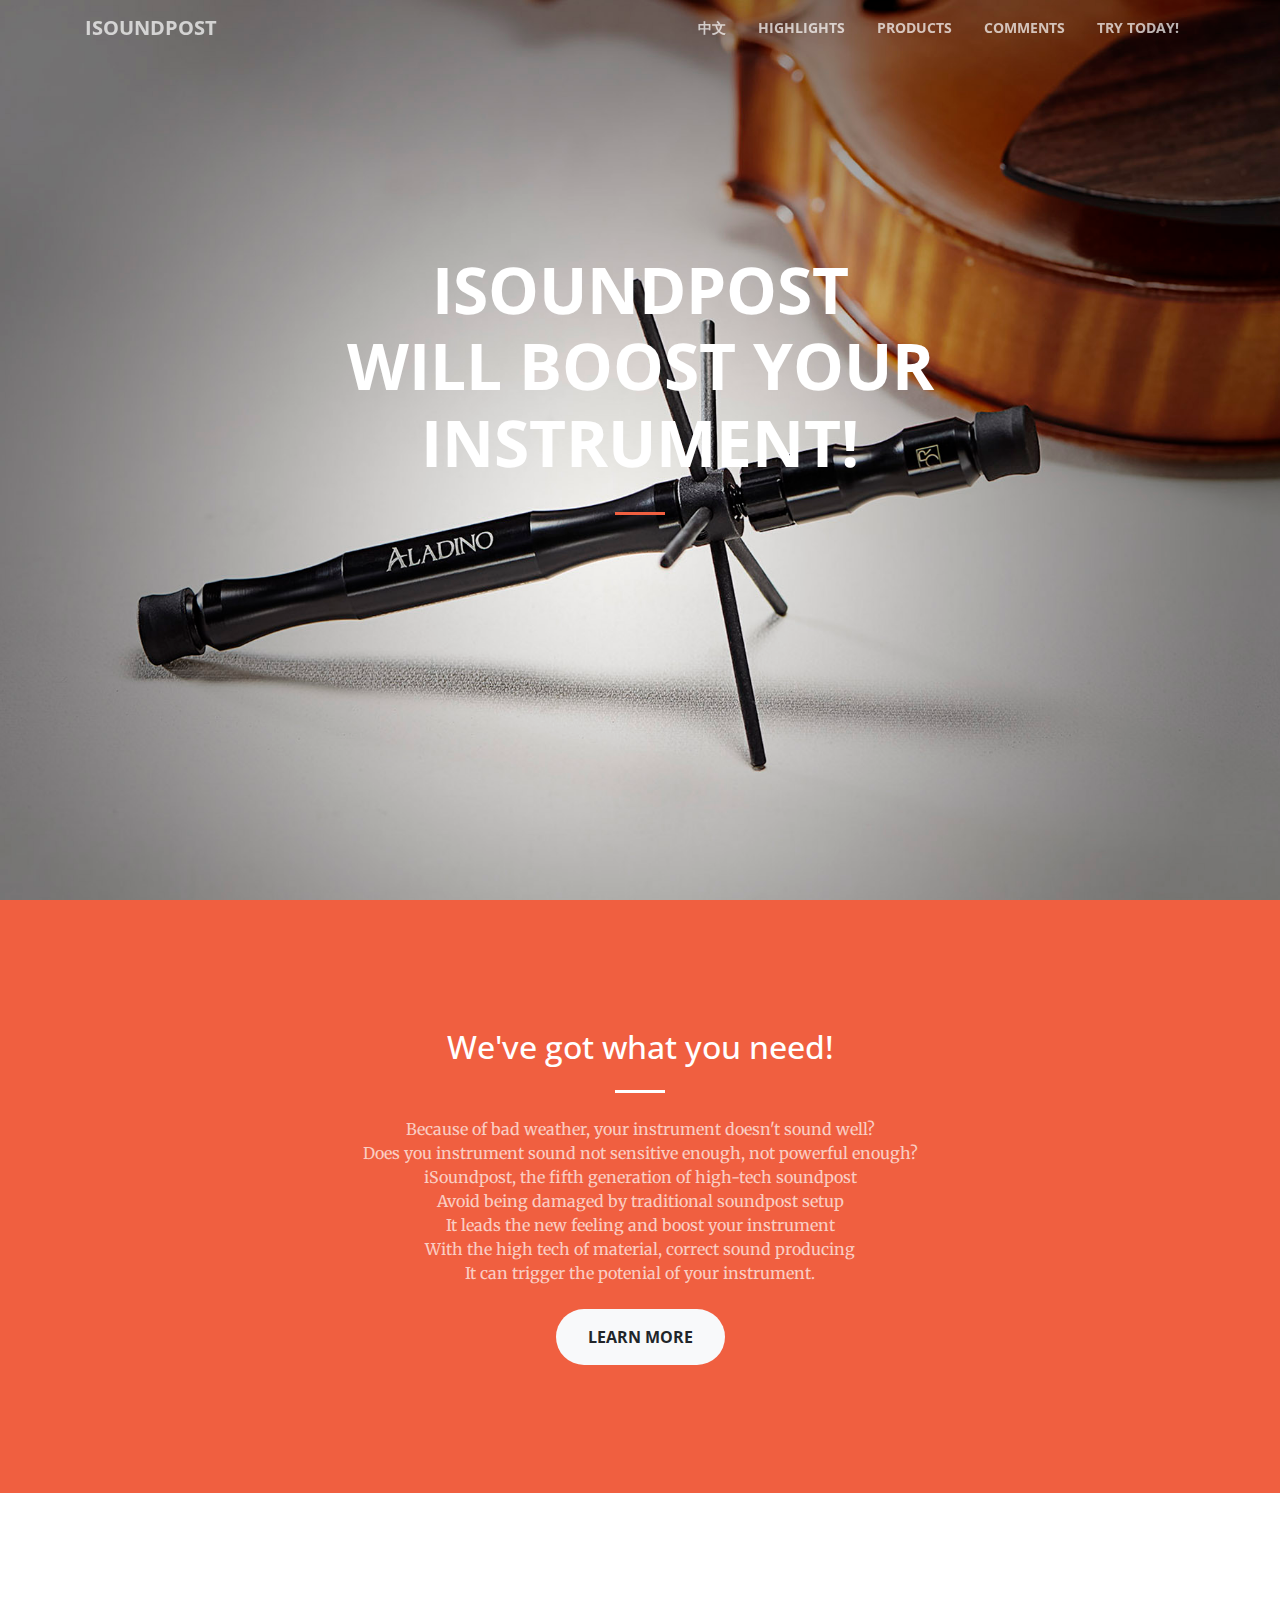
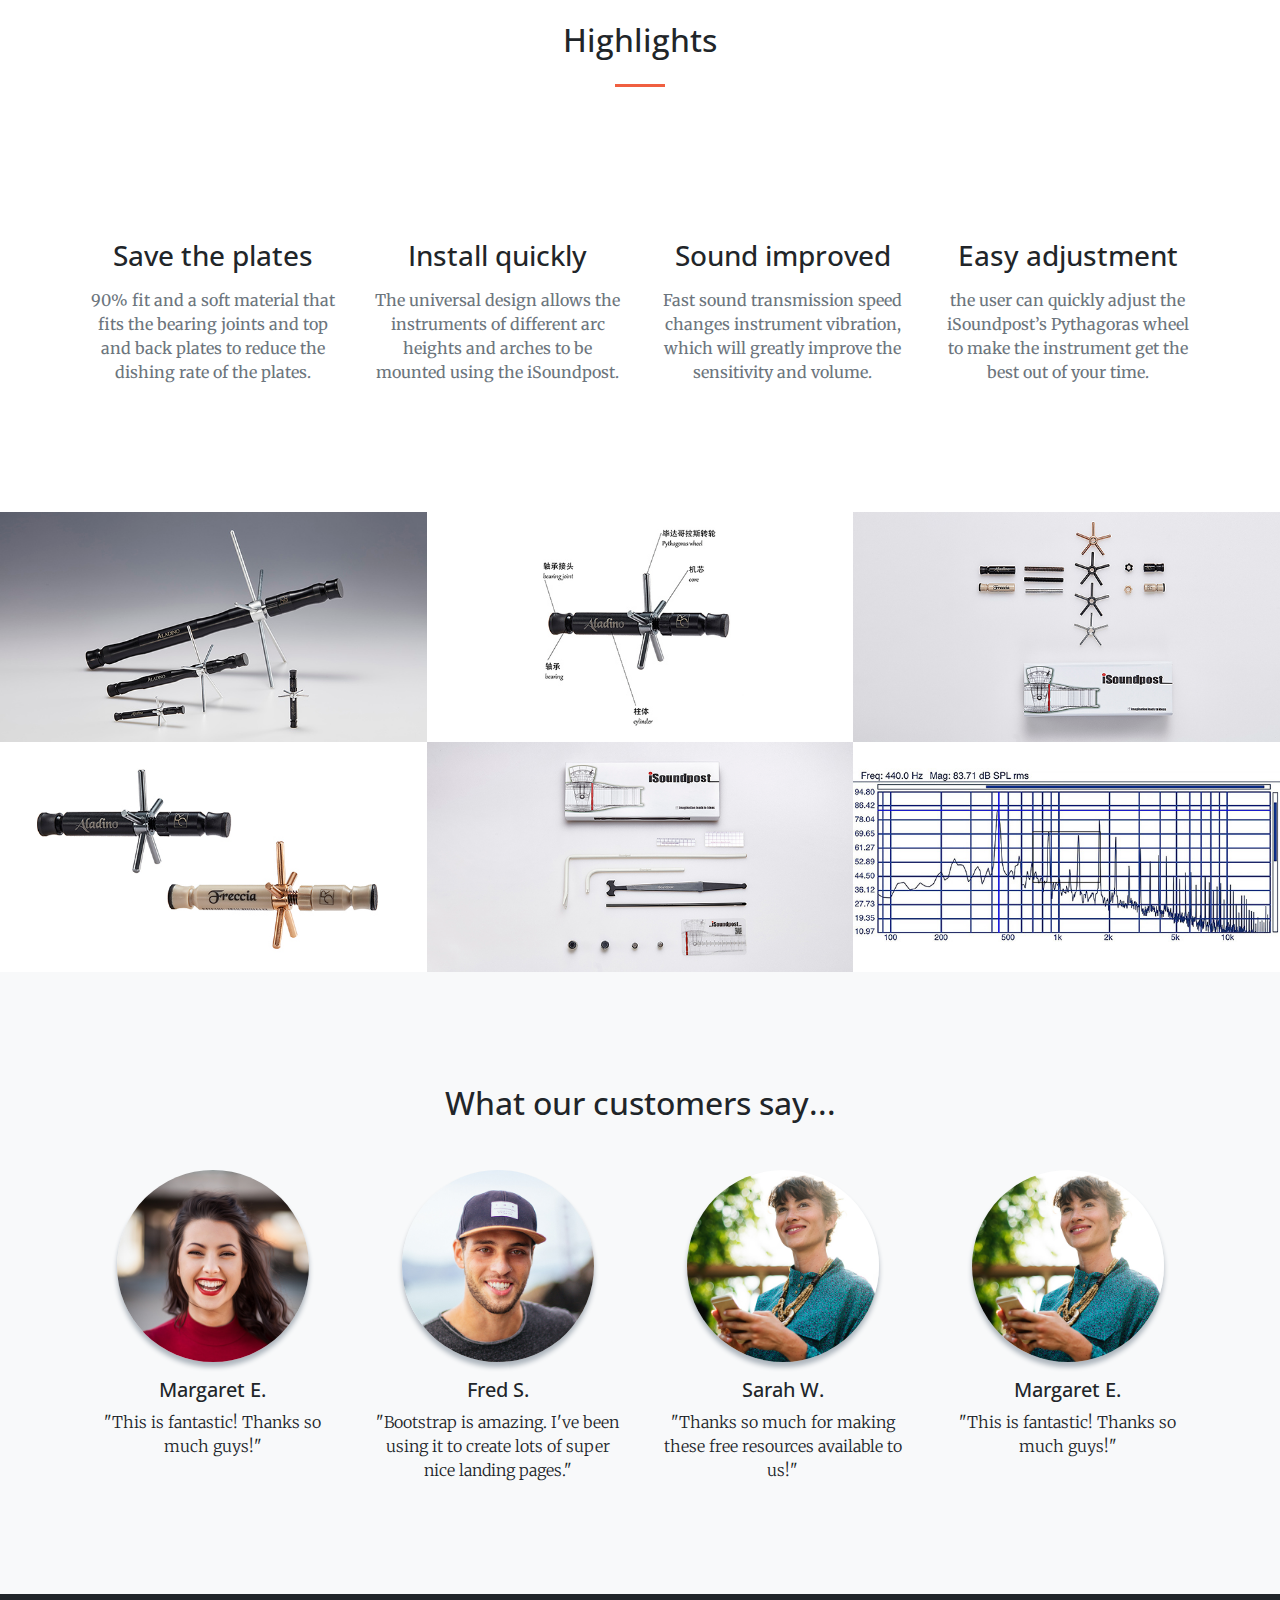
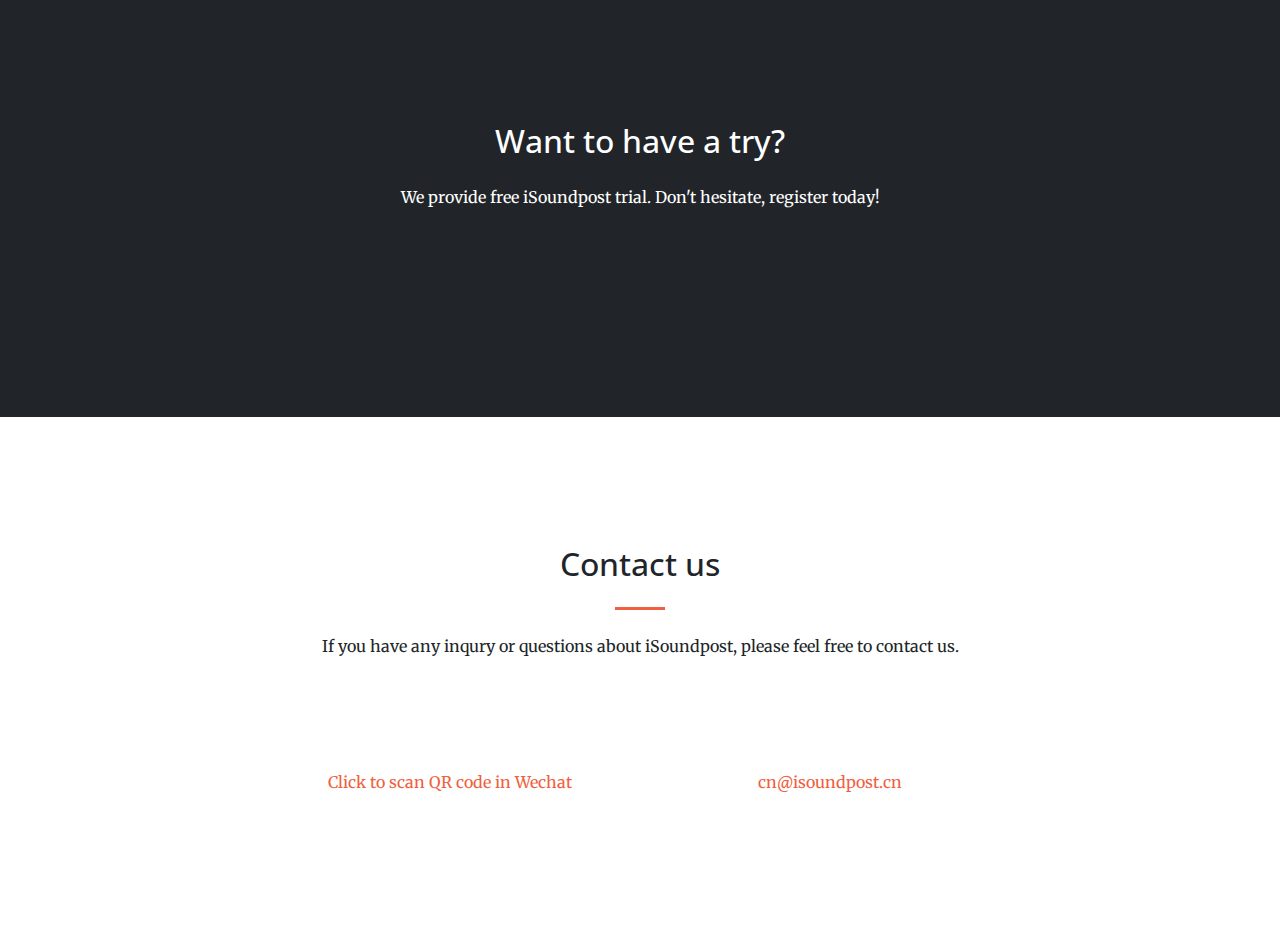
==== commit 577b615c: "complete details part" ====
--- a/en/index.html
+++ b/en/index.html
@@ -22,7 +22,7 @@
     <link href="vendor/magnific-popup/magnific-popup.css" rel="stylesheet">
 
     <!-- Custom styles for this template -->
-    <link href="css/creative.css" rel="stylesheet">
+    <link href="../css/creative.css" rel="stylesheet">
 
     <link rel="shortcut icon" href="../favicon.ico"/>
     <link rel="bookmark" href="../favicon.ico"/>
@@ -145,8 +145,23 @@
       <div class="container-fluid p-0">
         <div class="row no-gutters popup-gallery">
           <div class="col-lg-4 col-sm-6">
-            <a class="portfolio-box" href="img/portfolio/fullsize/1.jpg">
-              <img class="img-fluid" src="img/portfolio/thumbnails/1.jpg" alt="">
+            <a class="portfolio-box" href="../img/portfolio/fullsize/1.jpg">
+              <img class="img-fluid" src="../img/portfolio/thumbnails/1.jpg" alt="">
+              <div class="portfolio-box-caption">
+                <div class="portfolio-box-caption-content">
+                  <div class="project-category text-faded">
+                    All violin family
+                  </div>
+                  <div class="project-name">
+                    iSoundpost can be used on different sizes of violin, viola, cello and double bass.
+                  </div>
+                </div>
+              </div>
+            </a>
+          </div>
+          <div class="col-lg-4 col-sm-6">
+            <a class="portfolio-box" href="../img/portfolio/fullsize/2.jpg">
+              <img class="img-fluid" src="../img/portfolio/thumbnails/2.jpg" alt="">
               <div class="portfolio-box-caption">
                 <div class="portfolio-box-caption-content">
                   <div class="project-category text-faded">
@@ -160,23 +175,8 @@
             </a>
           </div>
           <div class="col-lg-4 col-sm-6">
-            <a class="portfolio-box" href="img/portfolio/fullsize/2.jpg">
-              <img class="img-fluid" src="img/portfolio/thumbnails/2.jpg" alt="">
-              <div class="portfolio-box-caption">
-                <div class="portfolio-box-caption-content">
-                  <div class="project-category text-faded">
-                    All violin family
-                  </div>
-                  <div class="project-name">
-                    iSoundpost can be used on different sizes of violin, viola, cello and double bass.
-                  </div>
-                </div>
-              </div>
-            </a>
-          </div>
-          <div class="col-lg-4 col-sm-6">
-            <a class="portfolio-box" href="img/portfolio/fullsize/3.jpg">
-              <img class="img-fluid" src="img/portfolio/thumbnails/3.jpg" alt="">
+            <a class="portfolio-box" href="../img/portfolio/fullsize/3.jpg">
+              <img class="img-fluid" src="../img/portfolio/thumbnails/3.jpg" alt="">
               <div class="portfolio-box-caption">
                 <div class="portfolio-box-caption-content">
                   <div class="project-category text-faded">
@@ -190,8 +190,23 @@
             </a>
           </div>
           <div class="col-lg-4 col-sm-6">
-            <a class="portfolio-box" href="img/portfolio/fullsize/4.jpg">
-              <img class="img-fluid" src="img/portfolio/thumbnails/4.jpg" alt="">
+            <a class="portfolio-box" href="../img/portfolio/fullsize/4.jpg">
+              <img class="img-fluid" src="../img/portfolio/thumbnails/4.jpg" alt="">
+              <div class="portfolio-box-caption">
+                <div class="portfolio-box-caption-content">
+                  <div class="project-category text-faded">
+                    Product lines
+                  </div>
+                  <div class="project-name">
+                    Now we have 2 product lines, namely "Aladino" and "Freccia". The iSoundpost design meets the needs for all class of instruments.
+                  </div>
+                </div>
+              </div>
+            </a>
+          </div>
+          <div class="col-lg-4 col-sm-6">
+            <a class="portfolio-box" href="../img/portfolio/fullsize/5.jpg">
+              <img class="img-fluid" src="../img/portfolio/thumbnails/5.jpg" alt="">
               <div class="portfolio-box-caption">
                 <div class="portfolio-box-caption-content">
                   <div class="project-category text-faded">
@@ -205,23 +220,8 @@
             </a>
           </div>
           <div class="col-lg-4 col-sm-6">
-            <a class="portfolio-box" href="img/portfolio/fullsize/5.jpg">
-              <img class="img-fluid" src="img/portfolio/thumbnails/5.jpg" alt="">
-              <div class="portfolio-box-caption">
-                <div class="portfolio-box-caption-content">
-                  <div class="project-category text-faded">
-                    Product lines
-                  </div>
-                  <div class="project-name">
-                    Now we have 2 product lines, namely "Aladino" and "Freccia". The iSoundpost design meets the needs for all class of instruments.
-                  </div>
-                </div>
-              </div>
-            </a>
-          </div>
-          <div class="col-lg-4 col-sm-6">
-            <a class="portfolio-box" href="img/portfolio/fullsize/6.jpg">
-              <img class="img-fluid" src="img/portfolio/thumbnails/6.jpg" alt="">
+            <a class="portfolio-box" href="../img/portfolio/fullsize/6.jpg">
+              <img class="img-fluid" src="../img/portfolio/thumbnails/6.jpg" alt="">
               <div class="portfolio-box-caption">
                 <div class="portfolio-box-caption-content">
                   <div class="project-category text-faded">
@@ -246,28 +246,28 @@
         <div class="row">
           <div class="col-lg-3">
             <div class="testimonial-item mx-auto mb-5 mb-lg-0">
-              <img class="img-fluid rounded-circle mb-3" src="img/testimonials/testimonials-1.jpg" alt="">
+              <img class="img-fluid rounded-circle mb-3" src="../img/testimonials/testimonials-1.jpg" alt="">
               <h5>Margaret E.</h5>
               <p class="font-weight-light mb-0">"This is fantastic! Thanks so much guys!"</p>
             </div>
           </div>
           <div class="col-lg-3">
             <div class="testimonial-item mx-auto mb-5 mb-lg-0">
-              <img class="img-fluid rounded-circle mb-3" src="img/testimonials/testimonials-2.jpg" alt="">
+              <img class="img-fluid rounded-circle mb-3" src="../img/testimonials/testimonials-2.jpg" alt="">
               <h5>Fred S.</h5>
               <p class="font-weight-light mb-0">"Bootstrap is amazing. I've been using it to create lots of super nice landing pages."</p>
             </div>
           </div>
           <div class="col-lg-3">
             <div class="testimonial-item mx-auto mb-5 mb-lg-0">
-              <img class="img-fluid rounded-circle mb-3" src="img/testimonials/testimonials-3.jpg" alt="">
+              <img class="img-fluid rounded-circle mb-3" src="../img/testimonials/testimonials-3.jpg" alt="">
               <h5>Sarah W.</h5>
               <p class="font-weight-light mb-0">"Thanks so much for making these free resources available to us!"</p>
             </div>
           </div>
           <div class="col-lg-3">
             <div class="testimonial-item mx-auto mb-5 mb-lg-0">
-              <img class="img-fluid rounded-circle mb-3" src="img/testimonials/testimonials-4.jpg" alt="">
+              <img class="img-fluid rounded-circle mb-3" src="../img/testimonials/testimonials-4.jpg" alt="">
               <h5>Margaret E.</h5>
               <p class="font-weight-light mb-0">"This is fantastic! Thanks so much guys!"</p>
             </div>
@@ -299,7 +299,7 @@
           <div class="col-lg-4 ml-auto text-center">
             <i class="fa fa-wechat fa-3x mb-3 sr-contact"></i>
             <p>
-              <a href="img/wechat/wechat_platform.jpg" target="_blank">Click to scan QR code in Wechat</a>
+              <a href="../img/wechat/wechat_platform.jpg" target="_blank">Click to scan QR code in Wechat</a>
             </p>
           </div>
           <div class="col-lg-4 mr-auto text-center">
--- a/css/creative.css
+++ b/css/creative.css
@@ -0,0 +1,345 @@
+body,
+html {
+  width: 100%;
+  height: 100%;
+}
+
+body {
+  font-family: 'Merriweather', 'Helvetica Neue', Arial, sans-serif;
+}
+
+hr {
+  max-width: 50px;
+  border-width: 3px;
+  border-color: #F05F40;
+}
+
+hr.light {
+  border-color: #fff;
+}
+
+a {
+  color: #F05F40;
+  -webkit-transition: all 0.2s;
+  -moz-transition: all 0.2s;
+  transition: all 0.2s;
+}
+
+a:hover {
+  color: #f05f40;
+}
+
+h1,
+h2,
+h3,
+h4,
+h5,
+h6 {
+  font-family: 'Open Sans', 'Helvetica Neue', Arial, sans-serif;
+}
+
+.bg-primary {
+  background-color: #F05F40 !important;
+}
+
+.bg-dark {
+  background-color: #212529 !important;
+}
+
+.text-faded {
+  color: rgba(255, 255, 255, 0.7);
+}
+
+section {
+  padding: 8rem 0;
+}
+
+.section-heading {
+  margin-top: 0;
+}
+
+::-moz-selection {
+  color: #fff;
+  background: #212529;
+  text-shadow: none;
+}
+
+::selection {
+  color: #fff;
+  background: #212529;
+  text-shadow: none;
+}
+
+img::selection {
+  color: #fff;
+  background: transparent;
+}
+
+img::-moz-selection {
+  color: #fff;
+  background: transparent;
+}
+
+#mainNav {
+  border-bottom: 1px solid rgba(33, 37, 41, 0.1);
+  background-color: #fff;
+  font-family: 'Open Sans', 'Helvetica Neue', Arial, sans-serif;
+  -webkit-transition: all 0.2s;
+  -moz-transition: all 0.2s;
+  transition: all 0.2s;
+}
+
+#mainNav .navbar-brand {
+  font-weight: 700;
+  text-transform: uppercase;
+  color: #F05F40;
+  font-family: 'Open Sans', 'Helvetica Neue', Arial, sans-serif;
+}
+
+#mainNav .navbar-brand:focus, #mainNav .navbar-brand:hover {
+  color: #f05f40;
+}
+
+#mainNav .navbar-nav > li.nav-item > a.nav-link,
+#mainNav .navbar-nav > li.nav-item > a.nav-link:focus {
+  font-size: .9rem;
+  font-weight: 700;
+  text-transform: uppercase;
+  color: #212529;
+}
+
+#mainNav .navbar-nav > li.nav-item > a.nav-link:hover,
+#mainNav .navbar-nav > li.nav-item > a.nav-link:focus:hover {
+  color: #F05F40;
+}
+
+#mainNav .navbar-nav > li.nav-item > a.nav-link.active,
+#mainNav .navbar-nav > li.nav-item > a.nav-link:focus.active {
+  color: #F05F40 !important;
+  background-color: transparent;
+}
+
+#mainNav .navbar-nav > li.nav-item > a.nav-link.active:hover,
+#mainNav .navbar-nav > li.nav-item > a.nav-link:focus.active:hover {
+  background-color: transparent;
+}
+
+@media (min-width: 992px) {
+  #mainNav {
+    border-color: transparent;
+    background-color: transparent;
+  }
+  #mainNav .navbar-brand {
+    color: rgba(255, 255, 255, 0.7);
+  }
+  #mainNav .navbar-brand:focus, #mainNav .navbar-brand:hover {
+    color: #fff;
+  }
+  #mainNav .navbar-nav > li.nav-item > a.nav-link {
+    padding: 0.5rem 1rem;
+  }
+  #mainNav .navbar-nav > li.nav-item > a.nav-link,
+  #mainNav .navbar-nav > li.nav-item > a.nav-link:focus {
+    color: rgba(255, 255, 255, 0.7);
+  }
+  #mainNav .navbar-nav > li.nav-item > a.nav-link:hover,
+  #mainNav .navbar-nav > li.nav-item > a.nav-link:focus:hover {
+    color: #fff;
+  }
+  #mainNav.navbar-shrink {
+    border-bottom: 1px solid rgba(33, 37, 41, 0.1);
+    background-color: #fff;
+  }
+  #mainNav.navbar-shrink .navbar-brand {
+    color: #F05F40;
+  }
+  #mainNav.navbar-shrink .navbar-brand:focus, #mainNav.navbar-shrink .navbar-brand:hover {
+    color: #f05f40;
+  }
+  #mainNav.navbar-shrink .navbar-nav > li.nav-item > a.nav-link,
+  #mainNav.navbar-shrink .navbar-nav > li.nav-item > a.nav-link:focus {
+    color: #212529;
+  }
+  #mainNav.navbar-shrink .navbar-nav > li.nav-item > a.nav-link:hover,
+  #mainNav.navbar-shrink .navbar-nav > li.nav-item > a.nav-link:focus:hover {
+    color: #F05F40;
+  }
+}
+
+header.masthead {
+  padding-top: 10rem;
+  padding-bottom: calc(10rem - 56px);
+  background-image: url("../img/header.jpg");
+  background-position: center center;
+  -webkit-background-size: cover;
+  -moz-background-size: cover;
+  -o-background-size: cover;
+  background-size: cover;
+}
+
+header.masthead hr {
+  margin-top: 30px;
+  margin-bottom: 30px;
+}
+
+header.masthead h1 {
+  font-size: 2rem;
+}
+
+header.masthead p {
+  font-weight: 300;
+}
+
+@media (min-width: 768px) {
+  header.masthead p {
+    font-size: 1.15rem;
+  }
+}
+
+@media (min-width: 992px) {
+  header.masthead {
+    height: 100vh;
+    min-height: 650px;
+    padding-top: 0;
+    padding-bottom: 0;
+  }
+  header.masthead h1 {
+    font-size: 3rem;
+  }
+}
+
+@media (min-width: 1200px) {
+  header.masthead h1 {
+    font-size: 4rem;
+  }
+}
+
+.service-box {
+  max-width: 400px;
+}
+
+.portfolio-box {
+  position: relative;
+  display: block;
+  max-width: 650px;
+  margin: 0 auto;
+}
+
+.portfolio-box .portfolio-box-caption {
+  position: absolute;
+  bottom: 0;
+  display: block;
+  width: 100%;
+  height: 100%;
+  text-align: center;
+  opacity: 0;
+  color: #fff;
+  background: rgba(240, 95, 64, 0.9);
+  -webkit-transition: all 0.2s;
+  -moz-transition: all 0.2s;
+  transition: all 0.2s;
+}
+
+.portfolio-box .portfolio-box-caption .portfolio-box-caption-content {
+  position: absolute;
+  top: 50%;
+  width: 100%;
+  transform: translateY(-50%);
+  text-align: center;
+}
+
+.portfolio-box .portfolio-box-caption .portfolio-box-caption-content .project-category,
+.portfolio-box .portfolio-box-caption .portfolio-box-caption-content .project-name {
+  padding: 0 15px;
+  font-family: 'Open Sans', 'Helvetica Neue', Arial, sans-serif;
+}
+
+.portfolio-box .portfolio-box-caption .portfolio-box-caption-content .project-category {
+  font-size: 14px;
+  font-weight: 600;
+  text-transform: uppercase;
+}
+
+.portfolio-box .portfolio-box-caption .portfolio-box-caption-content .project-name {
+  font-size: 18px;
+}
+
+.portfolio-box:hover .portfolio-box-caption {
+  opacity: 1;
+}
+
+.portfolio-box:focus {
+  outline: none;
+}
+
+@media (min-width: 768px) {
+  .portfolio-box .portfolio-box-caption .portfolio-box-caption-content .project-category {
+    font-size: 16px;
+  }
+  .portfolio-box .portfolio-box-caption .portfolio-box-caption-content .project-name {
+    font-size: 16px;
+  }
+}
+
+.text-primary {
+  color: #F05F40 !important;
+}
+
+.btn {
+  font-weight: 700;
+  text-transform: uppercase;
+  border: none;
+  border-radius: 300px;
+  font-family: 'Open Sans', 'Helvetica Neue', Arial, sans-serif;
+}
+
+.btn-xl {
+  padding: 1rem 2rem;
+}
+
+.btn-primary {
+  background-color: #F05F40;
+  border-color: #F05F40;
+}
+
+.btn-primary:hover, .btn-primary:focus, .btn-primary:active {
+  color: #fff;
+  background-color: #ee4b28 !important;
+}
+
+.btn-primary:active, .btn-primary:focus {
+  box-shadow: 0 0 0 0.2rem rgba(240, 95, 64, 0.5) !important;
+}
+
+
+
+.showcase .showcase-text {
+  padding: 3rem;
+}
+
+.showcase .showcase-img {
+  min-height: 30rem;
+  background-size: cover;
+}
+
+@media (min-width: 768px) {
+  .showcase .showcase-text {
+    padding: 7rem;
+  }
+}
+
+
+.testimonials {
+  padding-top: 7rem;
+  padding-bottom: 7rem;
+}
+
+.testimonials .testimonial-item {
+  max-width: 18rem;
+}
+
+.testimonials .testimonial-item img {
+  max-width: 12rem;
+  -webkit-box-shadow: 0px 5px 5px 0px #adb5bd;
+  box-shadow: 0px 5px 5px 0px #adb5bd;
+}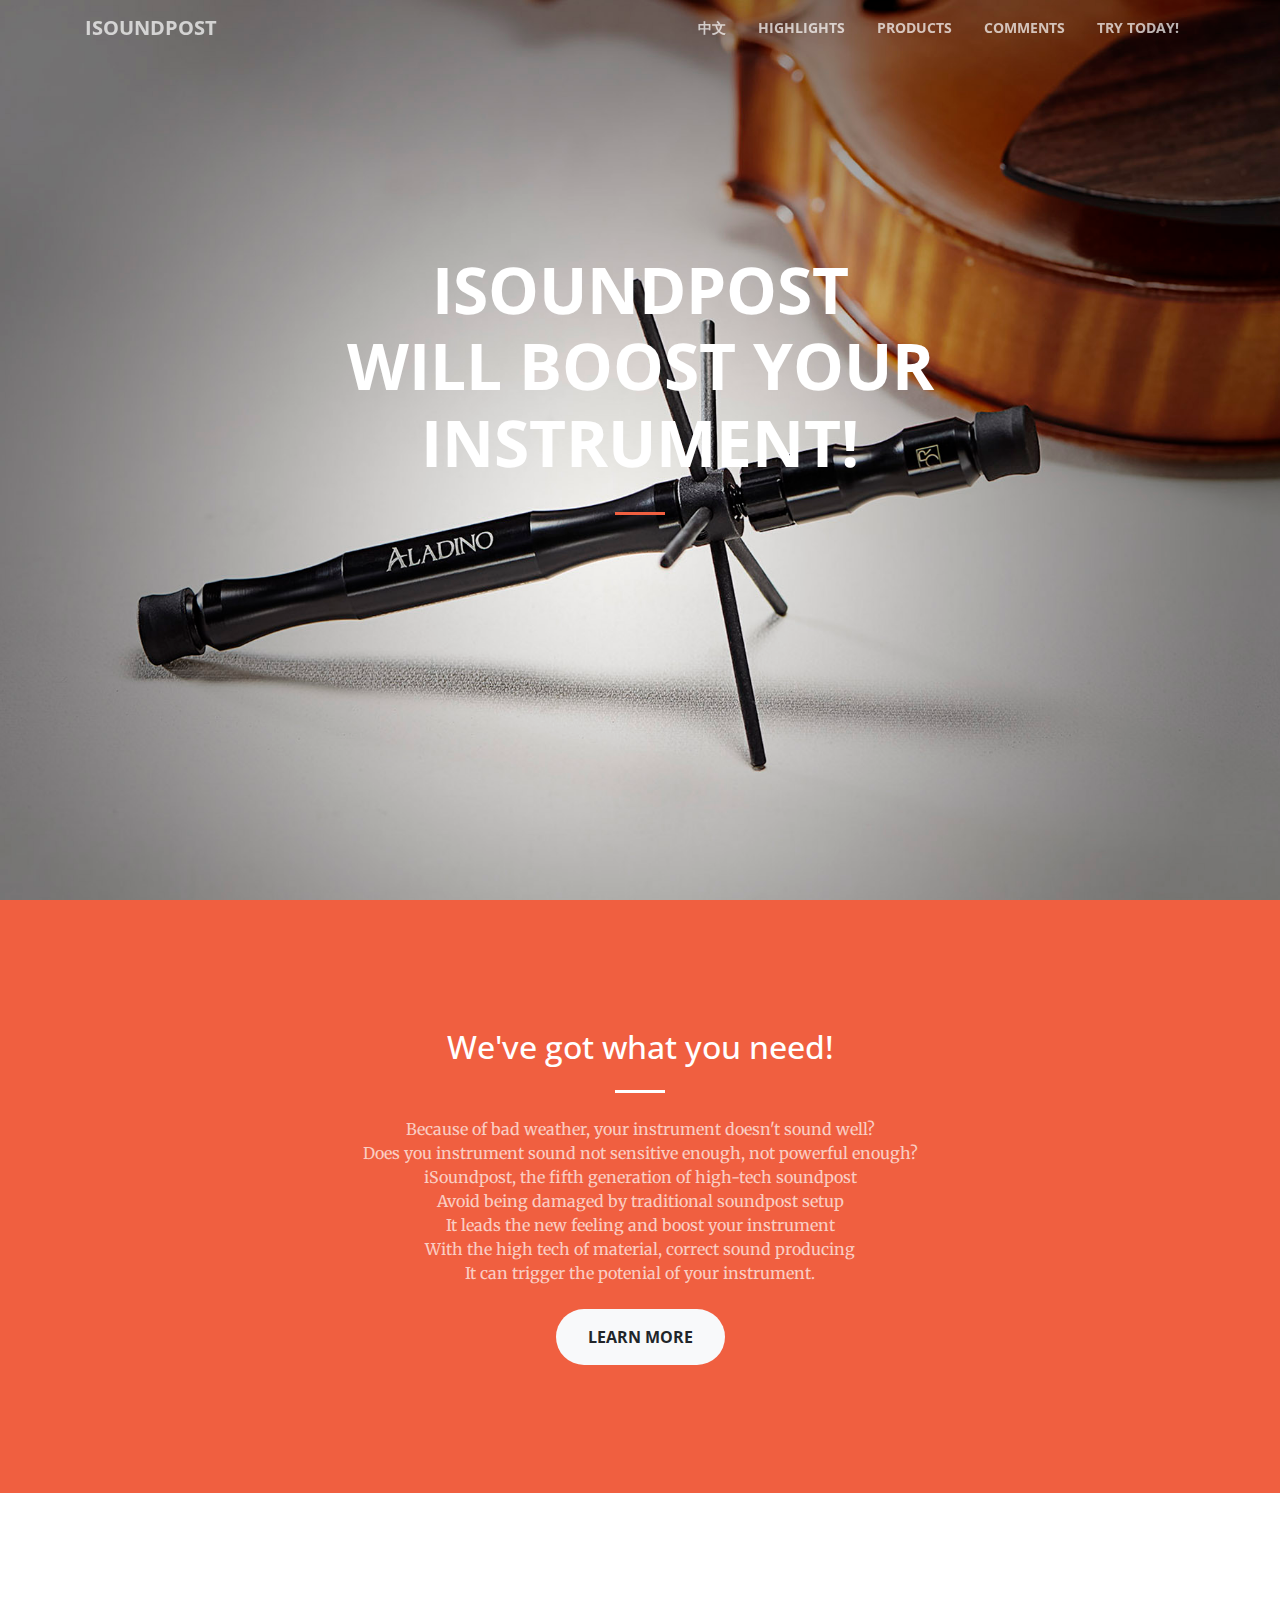
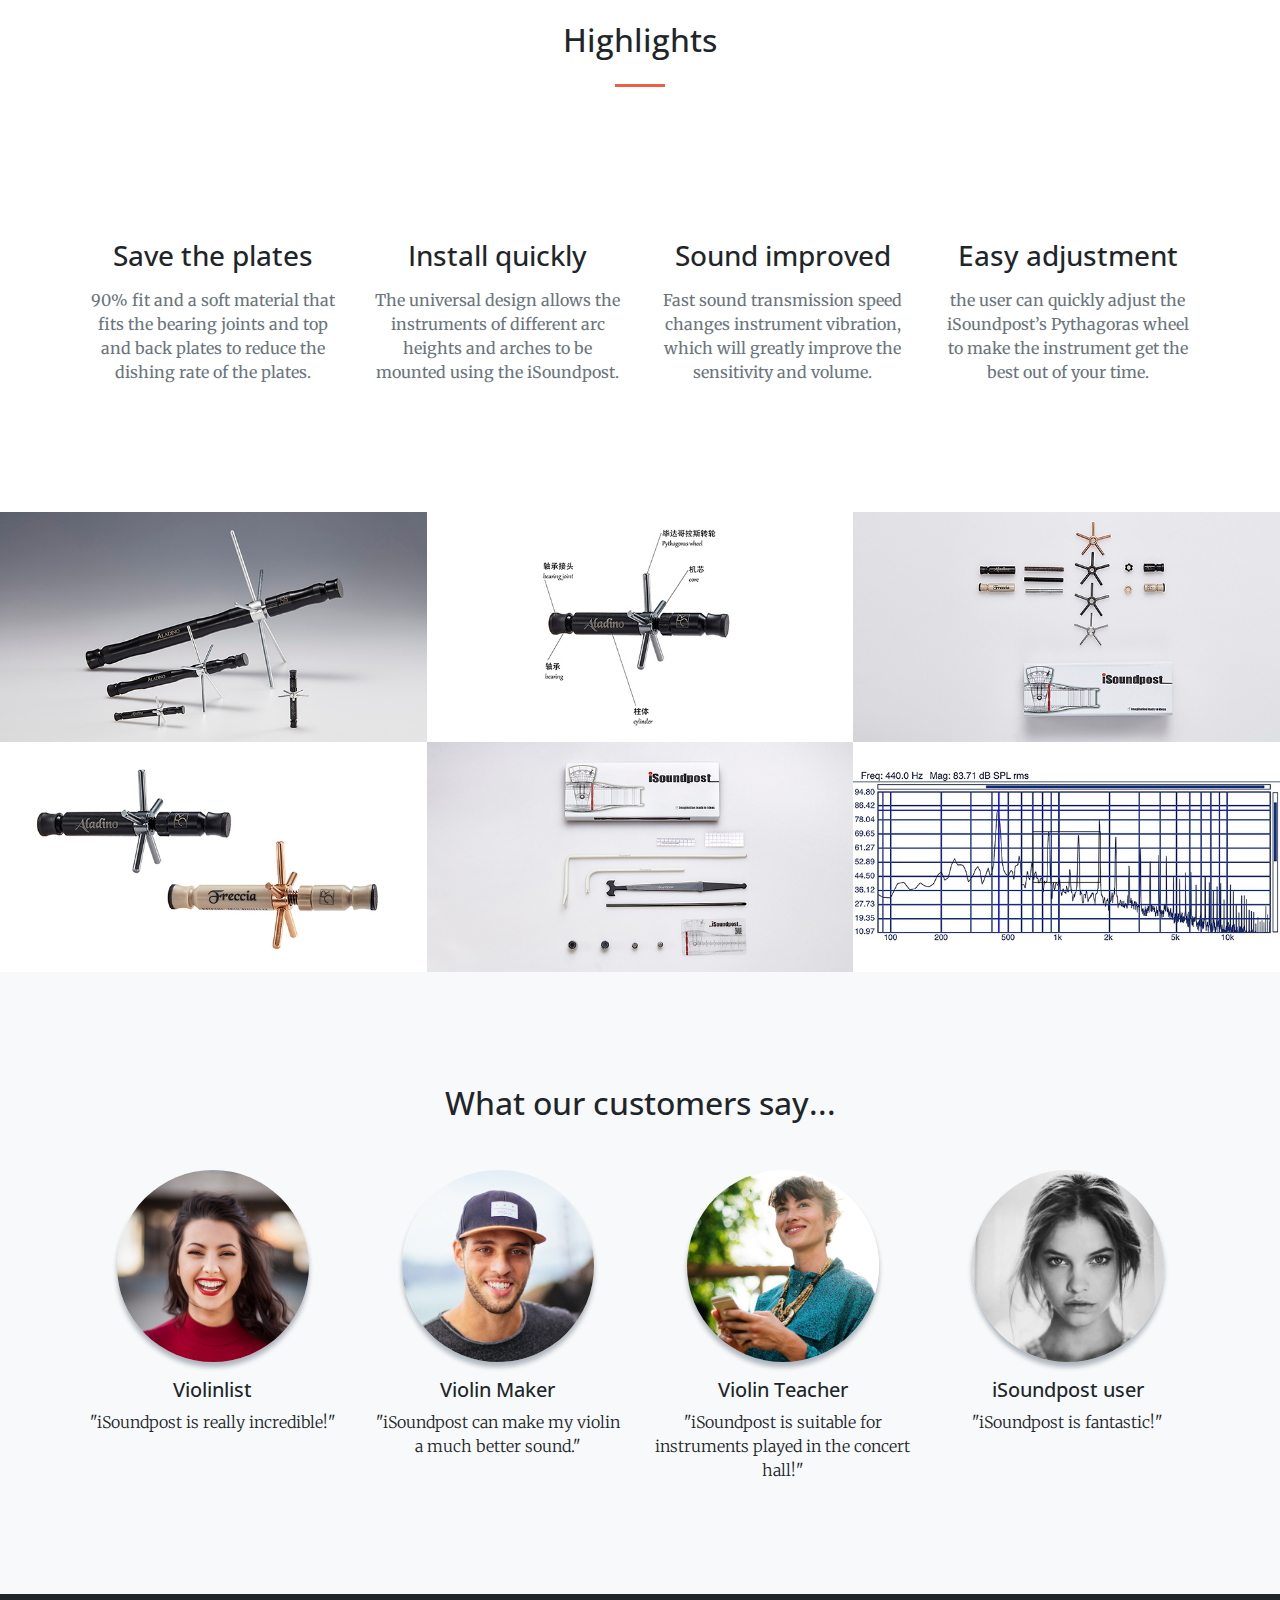
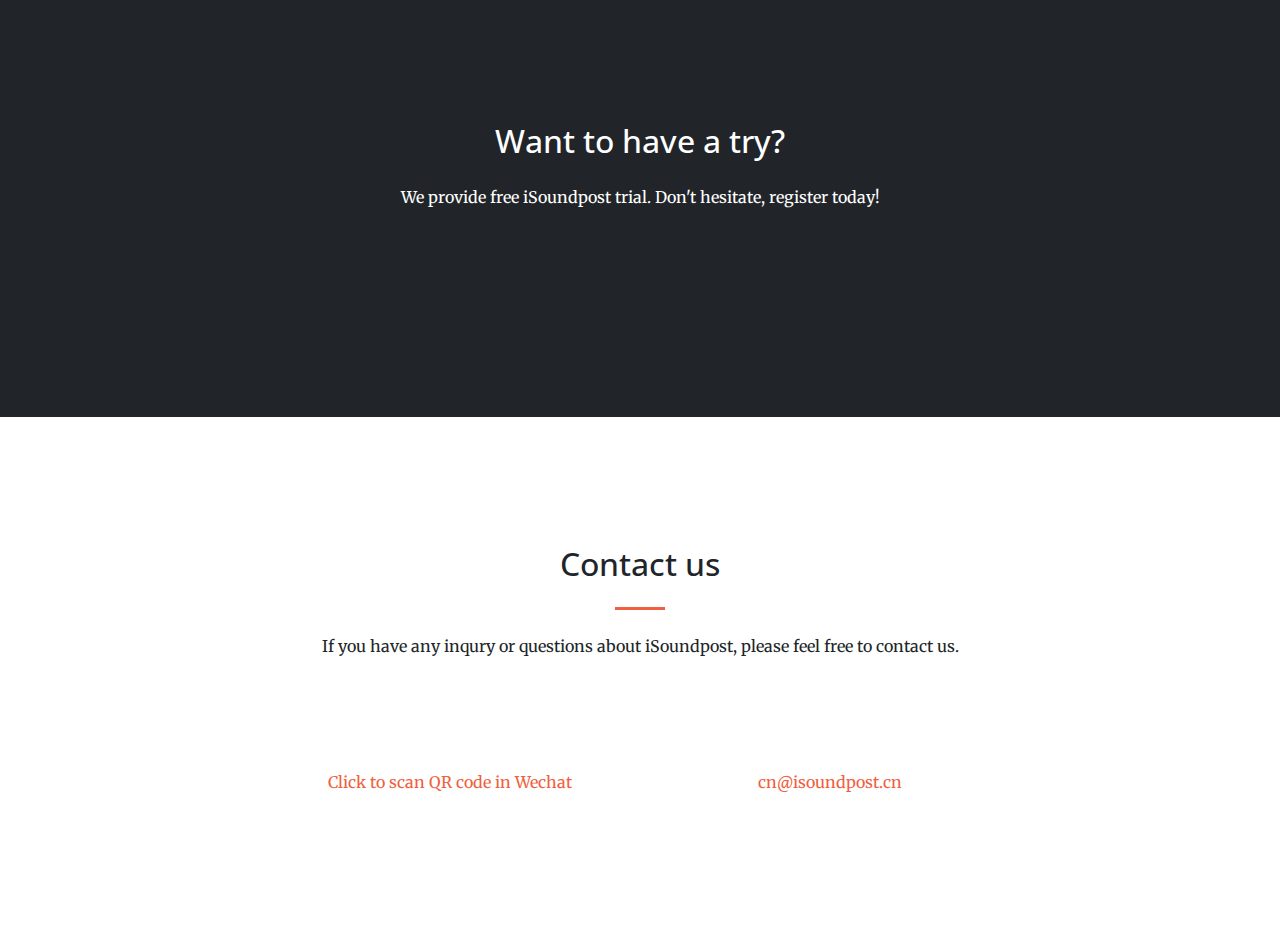
==== commit 4e79b4e8: "add price and minor fix" ====
--- a/en/index.html
+++ b/en/index.html
@@ -92,7 +92,7 @@
               With the high tech of material, correct sound producing</br>
               It can trigger the potenial of your instrument.</br>
             </p>
-            <a class="btn btn-light btn-xl js-scroll-trigger" href="detail.html">Learn More</a>
+            <a class="btn btn-light btn-xl js-scroll-trigger" href="detail.html" target="_blank">Learn More</a>
           </div>
         </div>
       </div>
@@ -247,29 +247,29 @@
           <div class="col-lg-3">
             <div class="testimonial-item mx-auto mb-5 mb-lg-0">
               <img class="img-fluid rounded-circle mb-3" src="../img/testimonials/testimonials-1.jpg" alt="">
-              <h5>Margaret E.</h5>
-              <p class="font-weight-light mb-0">"This is fantastic! Thanks so much guys!"</p>
+              <h5>Violinlist</h5>
+              <p class="font-weight-light mb-0">"iSoundpost is really incredible!"</p>
             </div>
           </div>
           <div class="col-lg-3">
             <div class="testimonial-item mx-auto mb-5 mb-lg-0">
               <img class="img-fluid rounded-circle mb-3" src="../img/testimonials/testimonials-2.jpg" alt="">
-              <h5>Fred S.</h5>
-              <p class="font-weight-light mb-0">"Bootstrap is amazing. I've been using it to create lots of super nice landing pages."</p>
+              <h5>Violin Maker</h5>
+              <p class="font-weight-light mb-0">"iSoundpost can make my violin a much better sound."</p>
             </div>
           </div>
           <div class="col-lg-3">
             <div class="testimonial-item mx-auto mb-5 mb-lg-0">
               <img class="img-fluid rounded-circle mb-3" src="../img/testimonials/testimonials-3.jpg" alt="">
-              <h5>Sarah W.</h5>
-              <p class="font-weight-light mb-0">"Thanks so much for making these free resources available to us!"</p>
+              <h5>Violin Teacher</h5>
+              <p class="font-weight-light mb-0">"iSoundpost is suitable for instruments played in the concert hall!"</p>
             </div>
           </div>
           <div class="col-lg-3">
             <div class="testimonial-item mx-auto mb-5 mb-lg-0">
               <img class="img-fluid rounded-circle mb-3" src="../img/testimonials/testimonials-4.jpg" alt="">
-              <h5>Margaret E.</h5>
-              <p class="font-weight-light mb-0">"This is fantastic! Thanks so much guys!"</p>
+              <h5>iSoundpost user</h5>
+              <p class="font-weight-light mb-0">"iSoundpost is fantastic!"</p>
             </div>
           </div>
         </div>
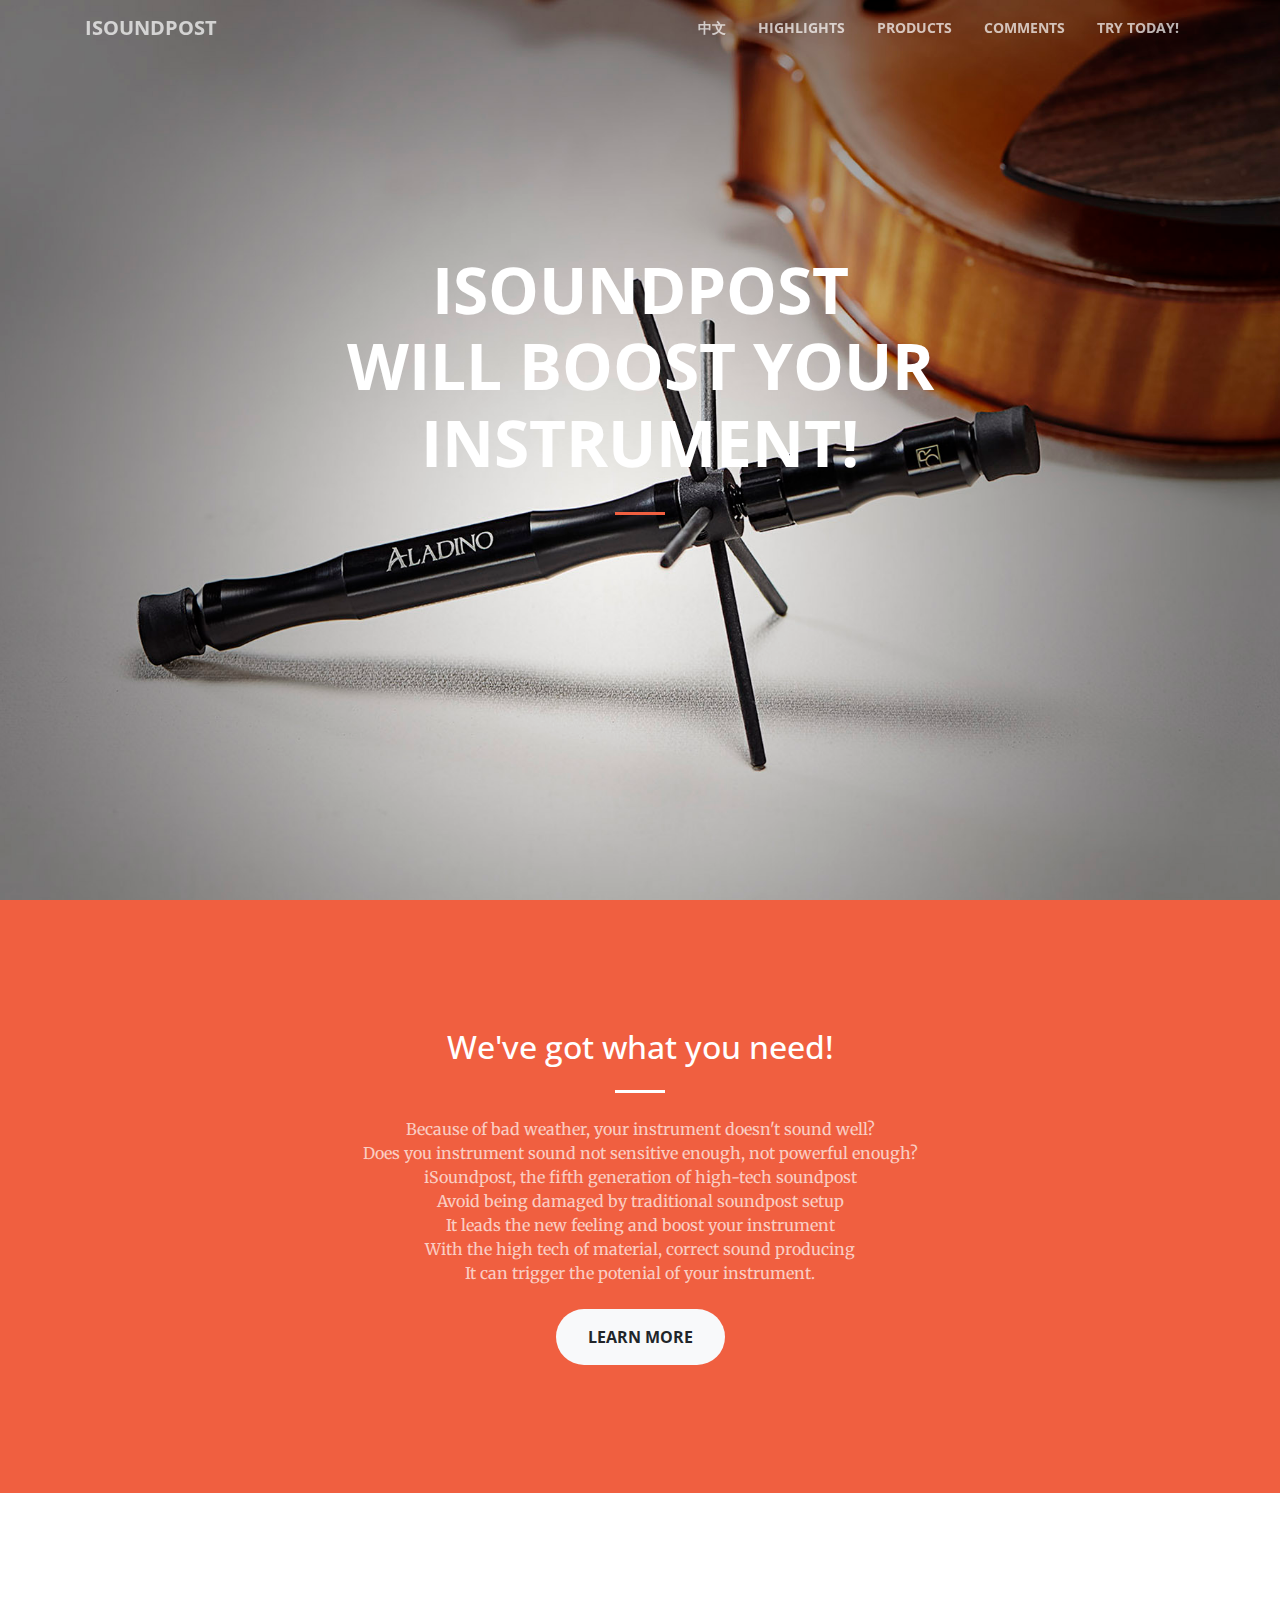
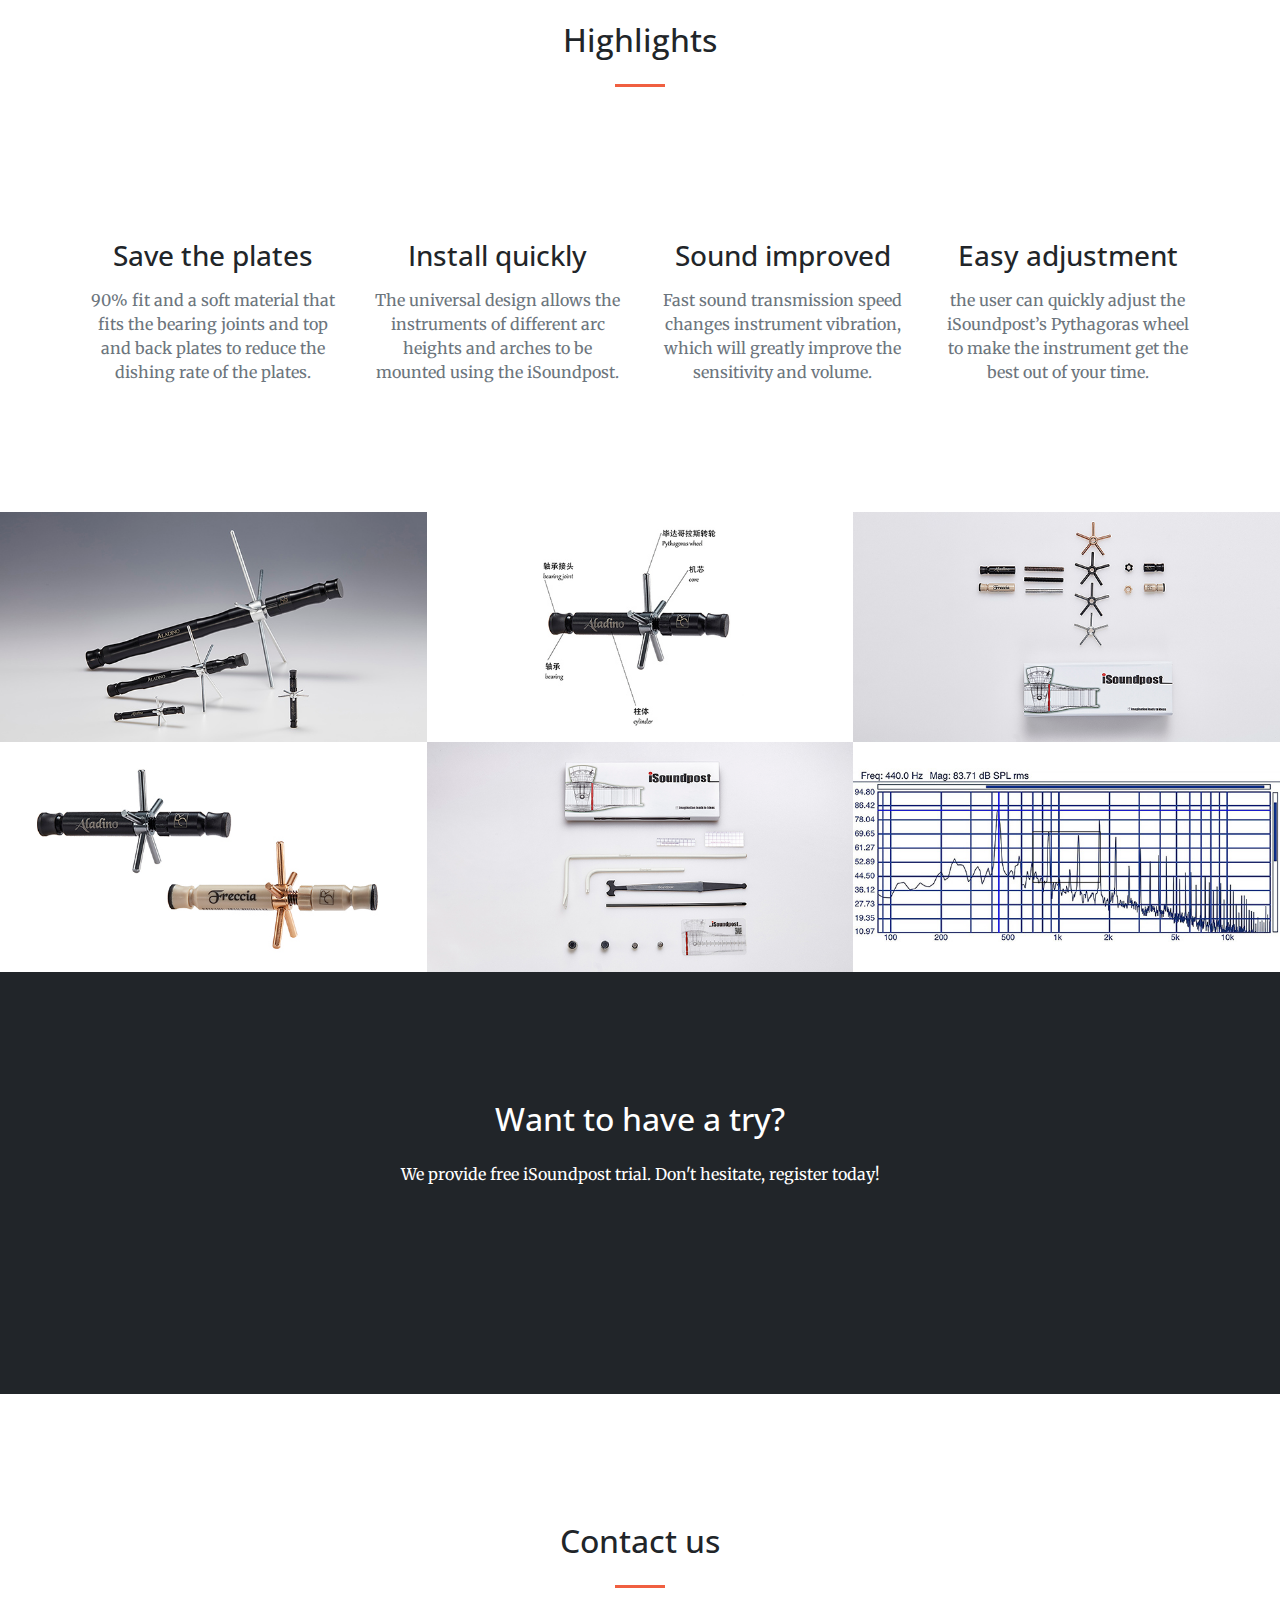
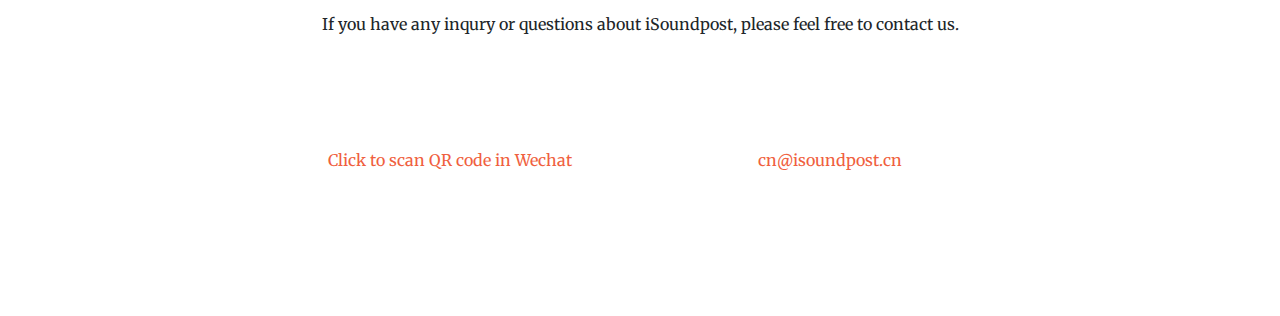
==== commit 585dc78a: "user comments part hide" ====
--- a/en/index.html
+++ b/en/index.html
@@ -240,7 +240,7 @@
 
 
         <!-- Testimonials -->
-    <section class="testimonials text-center bg-light" id="comments">
+    <!--section class="testimonials text-center bg-light" id="comments">
       <div class="container">
         <h2 class="mb-5">What our customers say...</h2>
         <div class="row">
@@ -274,7 +274,7 @@
           </div>
         </div>
       </div>
-    </section>
+    </section-->
 
 
 
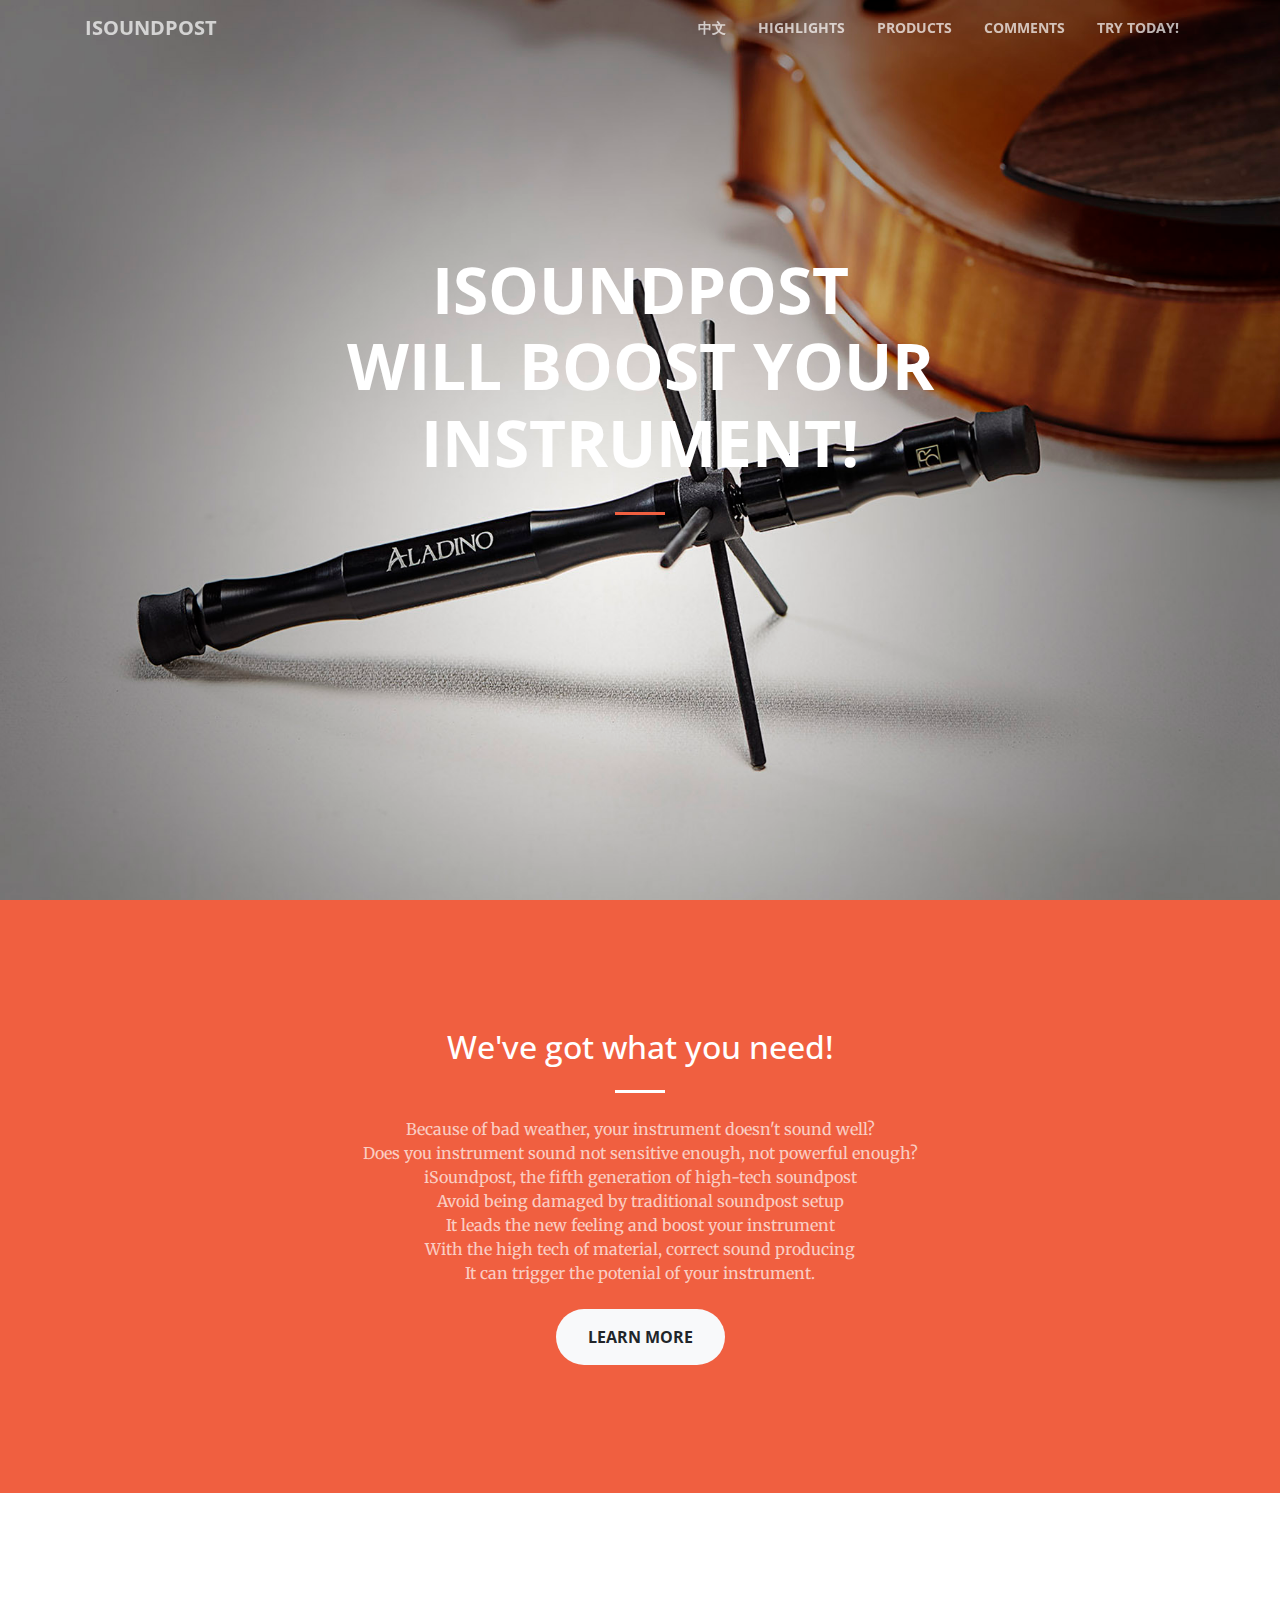
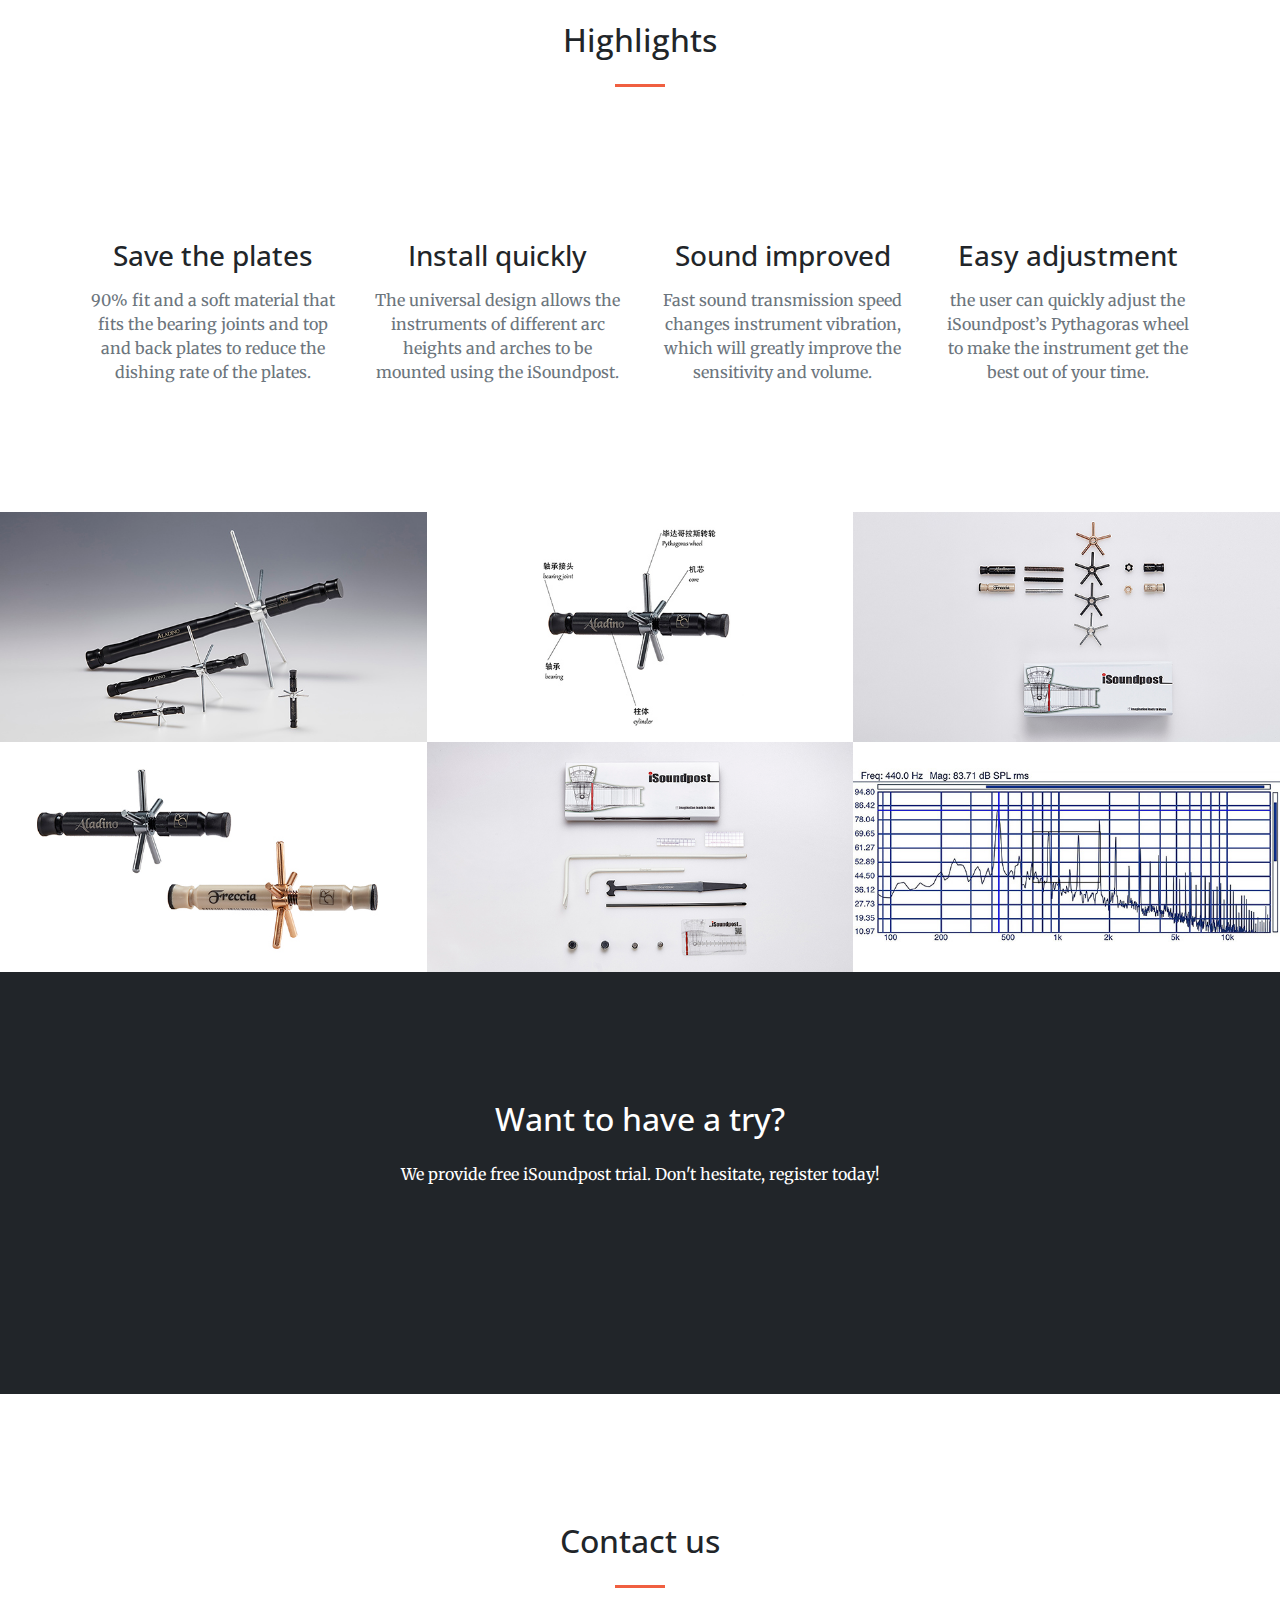
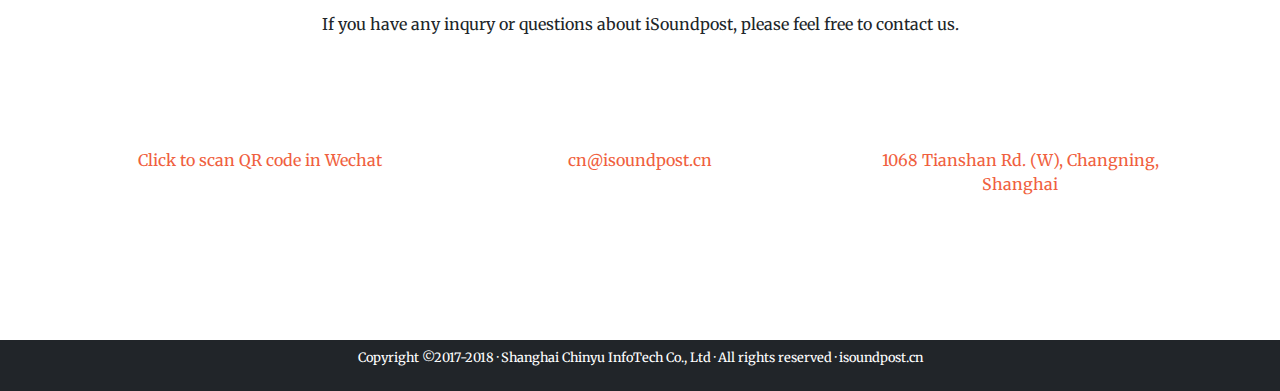
==== commit 3975e8e4: "add address and copyright info" ====
--- a/en/index.html
+++ b/en/index.html
@@ -308,9 +308,23 @@
               <a href="mailto:cn@isoundpost.cn">cn@isoundpost.cn</a>
             </p>
           </div>
-        </div>
-      </div>
-    </section>
+          <div class="col-lg-4 mr-auto text-center">
+            <i class="fa fa-building fa-3x mb-3 sr-contact"></i>
+            <p>
+              <a href="http://j.map.baidu.com/s/OI7vFb" target="_blank">1068 Tianshan Rd. (W), Changning, Shanghai</a>
+            </p>
+          </div>
+        </div>
+      </div>
+    </section>
+
+
+    <section class="bg-dark text-white" style="padding: 0.5rem">
+      <div class="container text-center">
+        <p style="font-size: 0.8rem">Copyright ©2017-2018 · Shanghai Chinyu InfoTech Co., Ltd · All rights reserved · isoundpost.cn</p>
+      </div>
+    </section>
+
 
     <!-- Bootstrap core JavaScript -->
     <script src="vendor/jquery/jquery.min.js"></script>
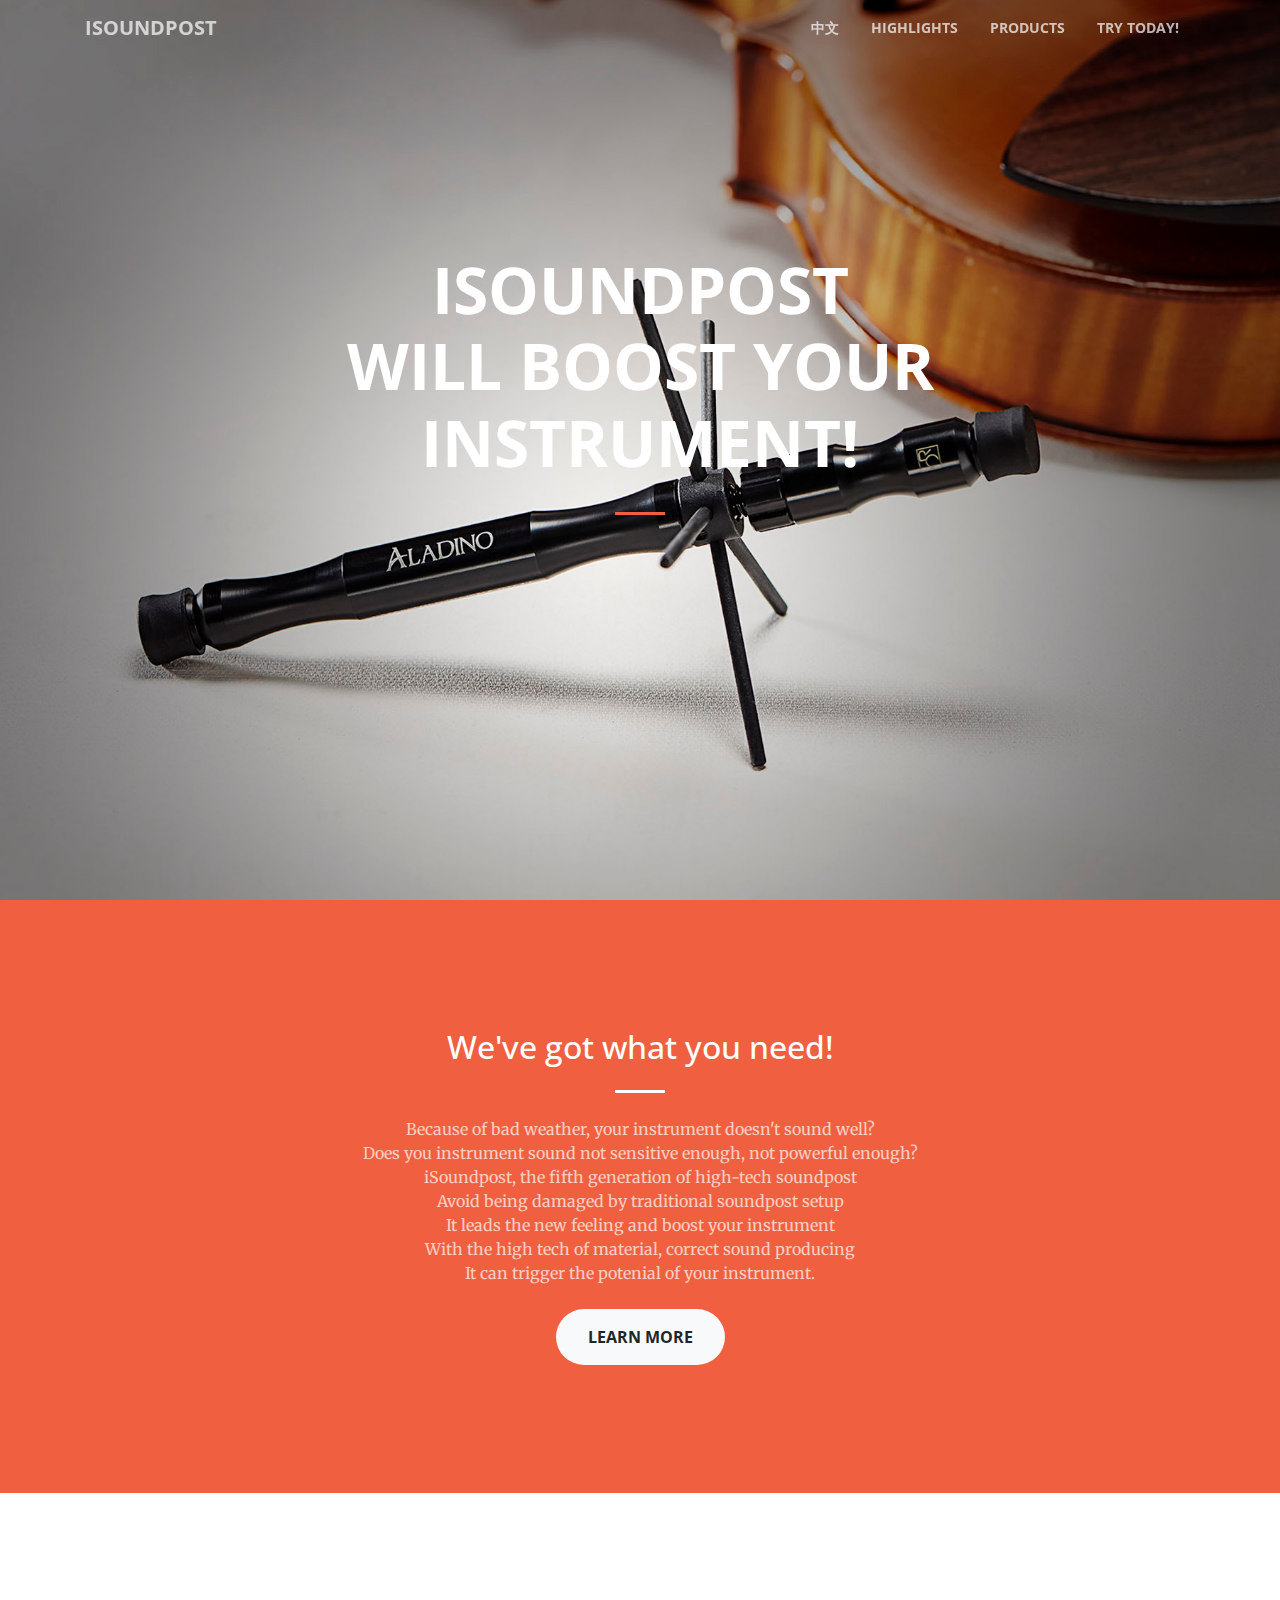
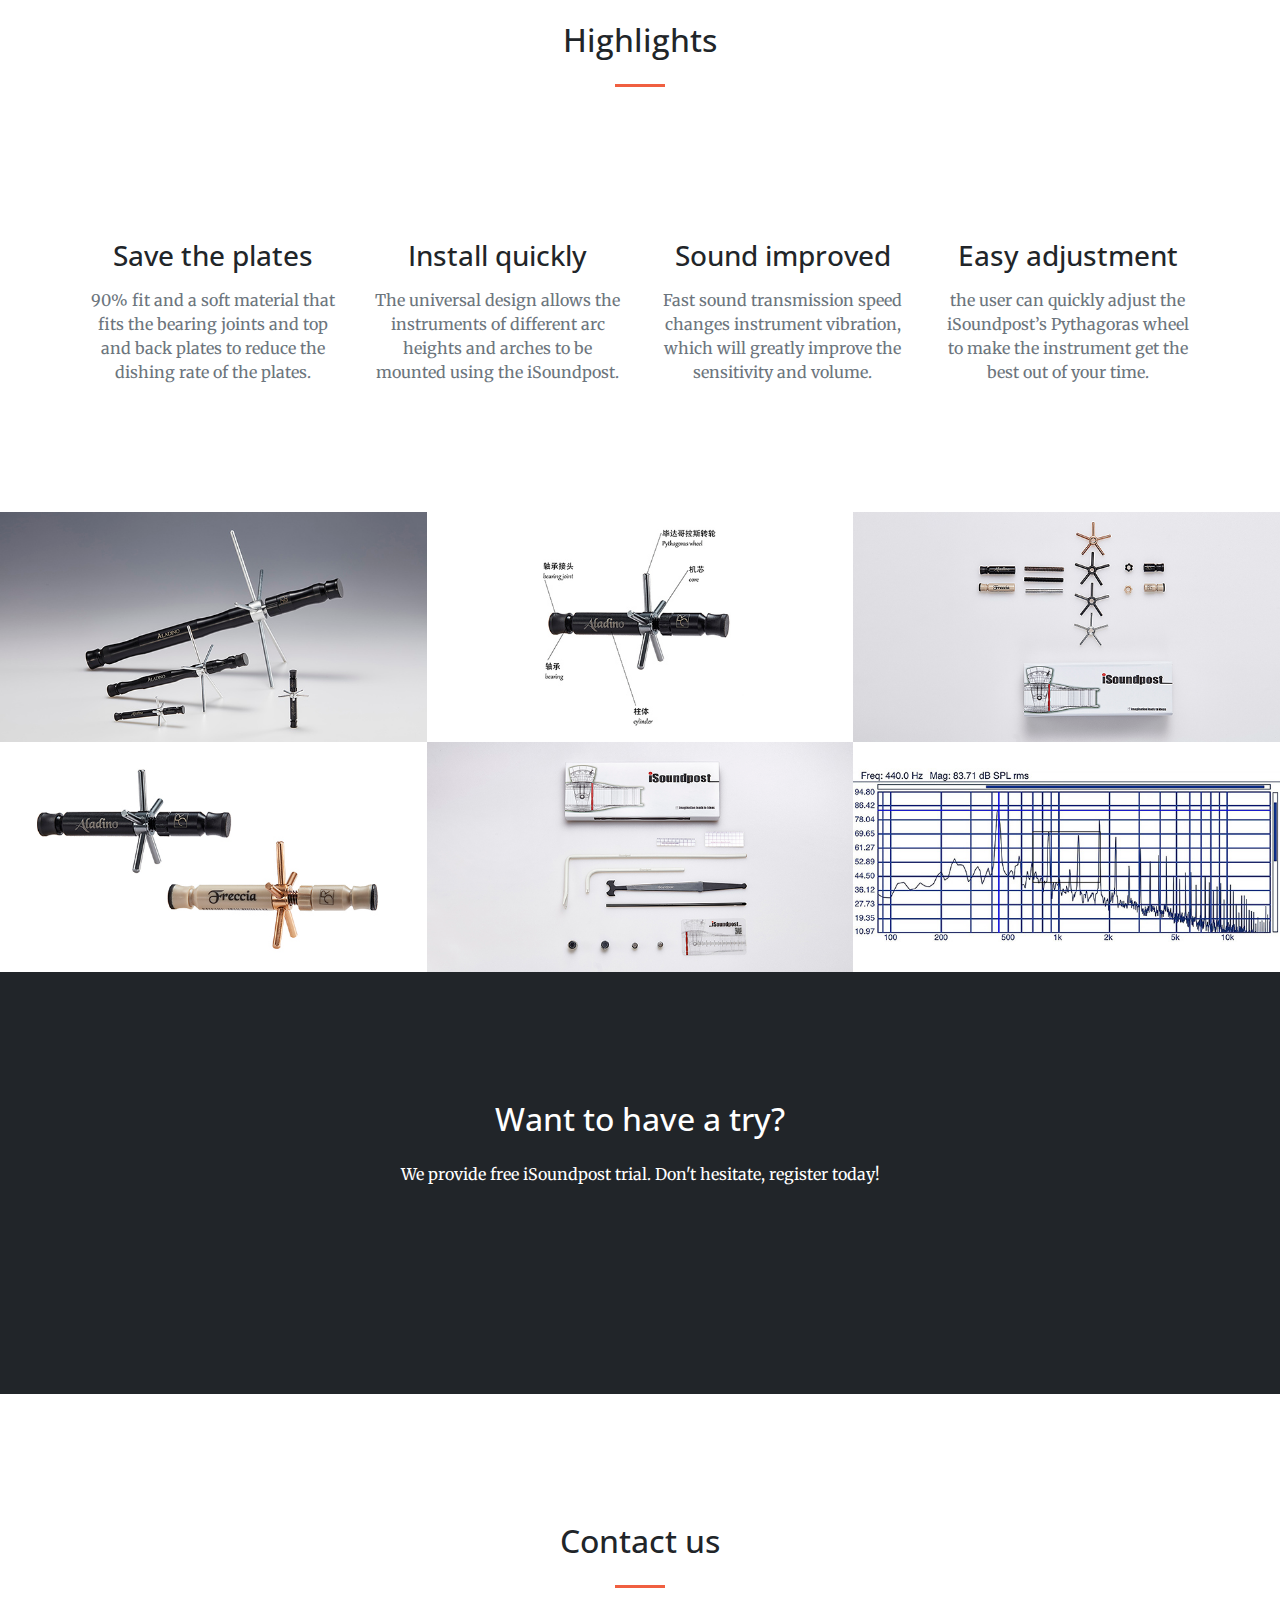
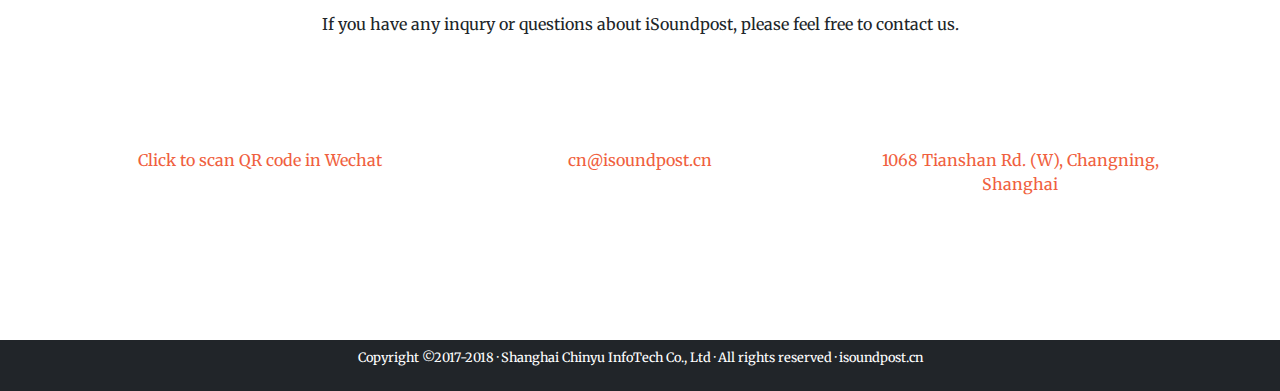
==== commit 5cb06ca4: "User comments part hide" ====
--- a/en/index.html
+++ b/en/index.html
@@ -49,9 +49,9 @@
             <li class="nav-item">
               <a class="nav-link js-scroll-trigger" href="#products">Products</a>
             </li>
-            <li class="nav-item">
+            <!--li class="nav-item">
               <a class="nav-link js-scroll-trigger" href="#comments">Comments</a>
-            </li>
+            </li-->
             <li class="nav-item">
               <a class="nav-link js-scroll-trigger" href="#trial">Try TODAY!</a>
             </li>
